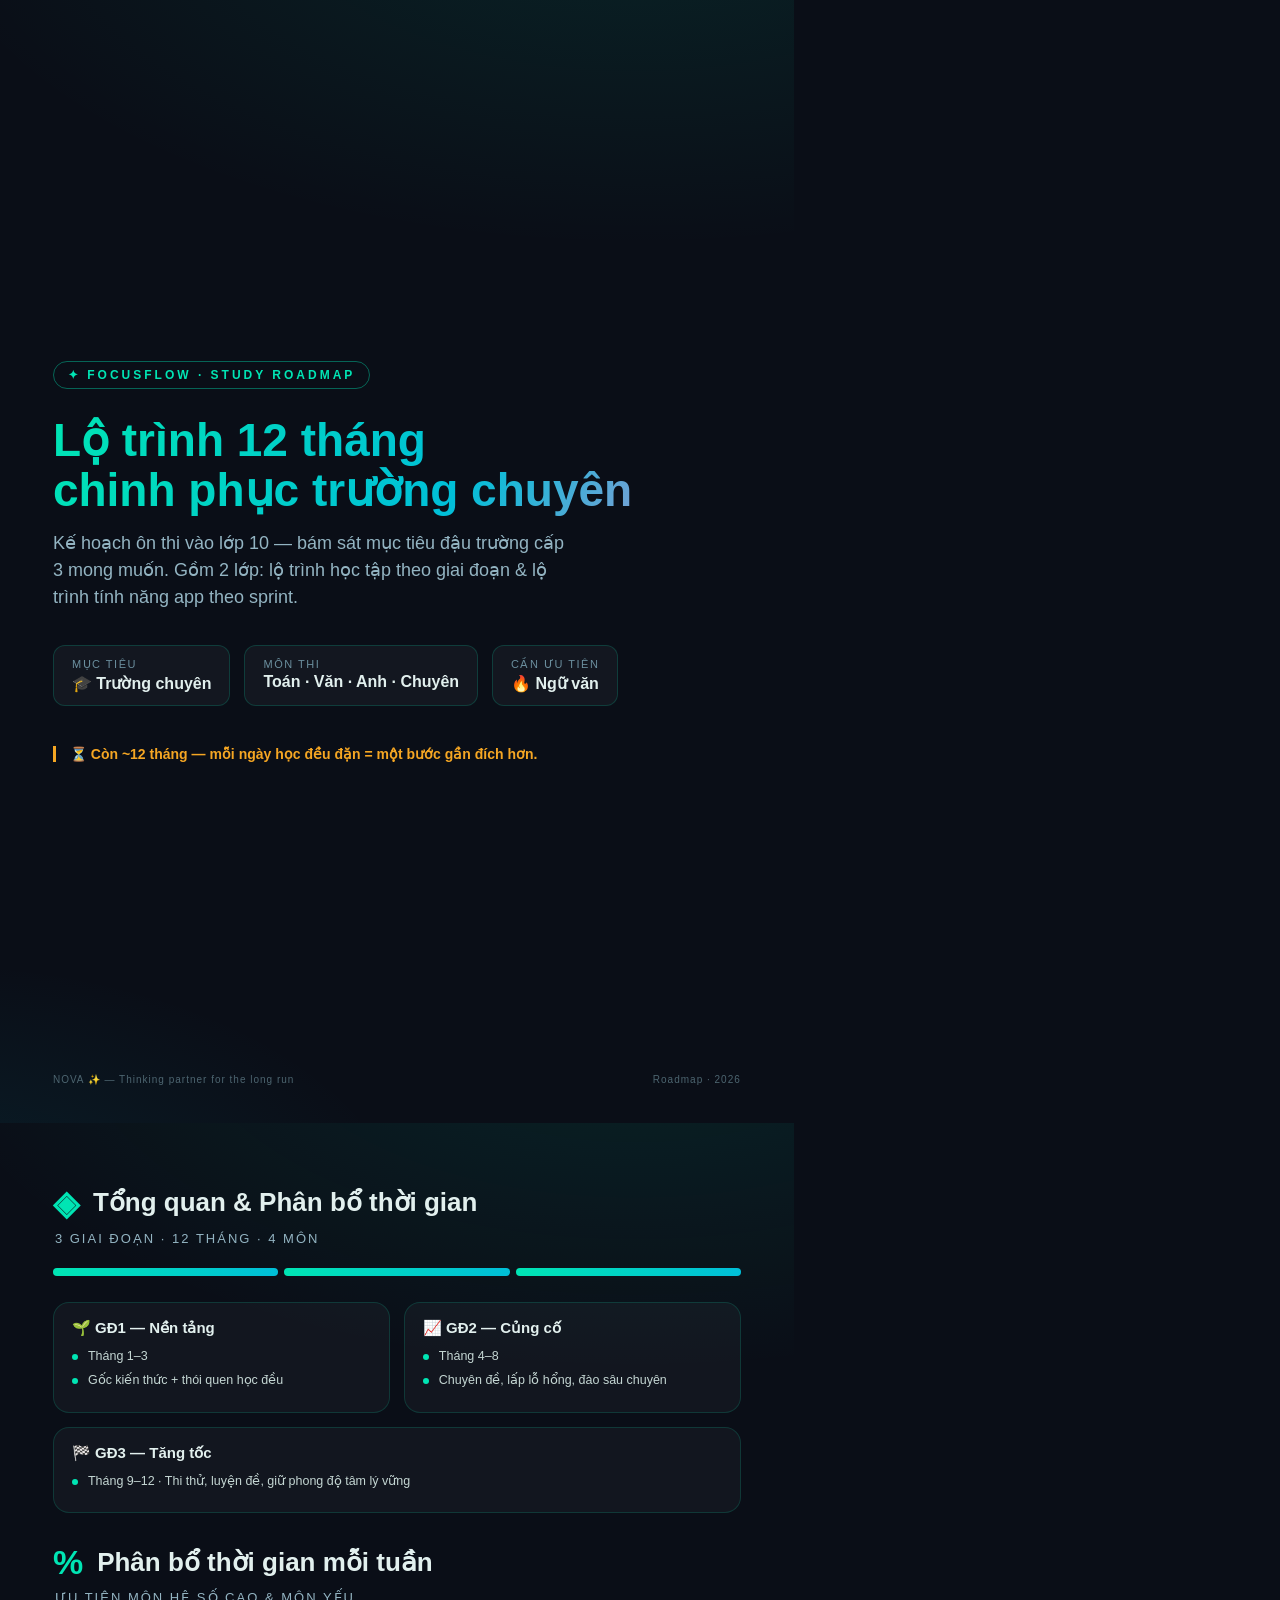
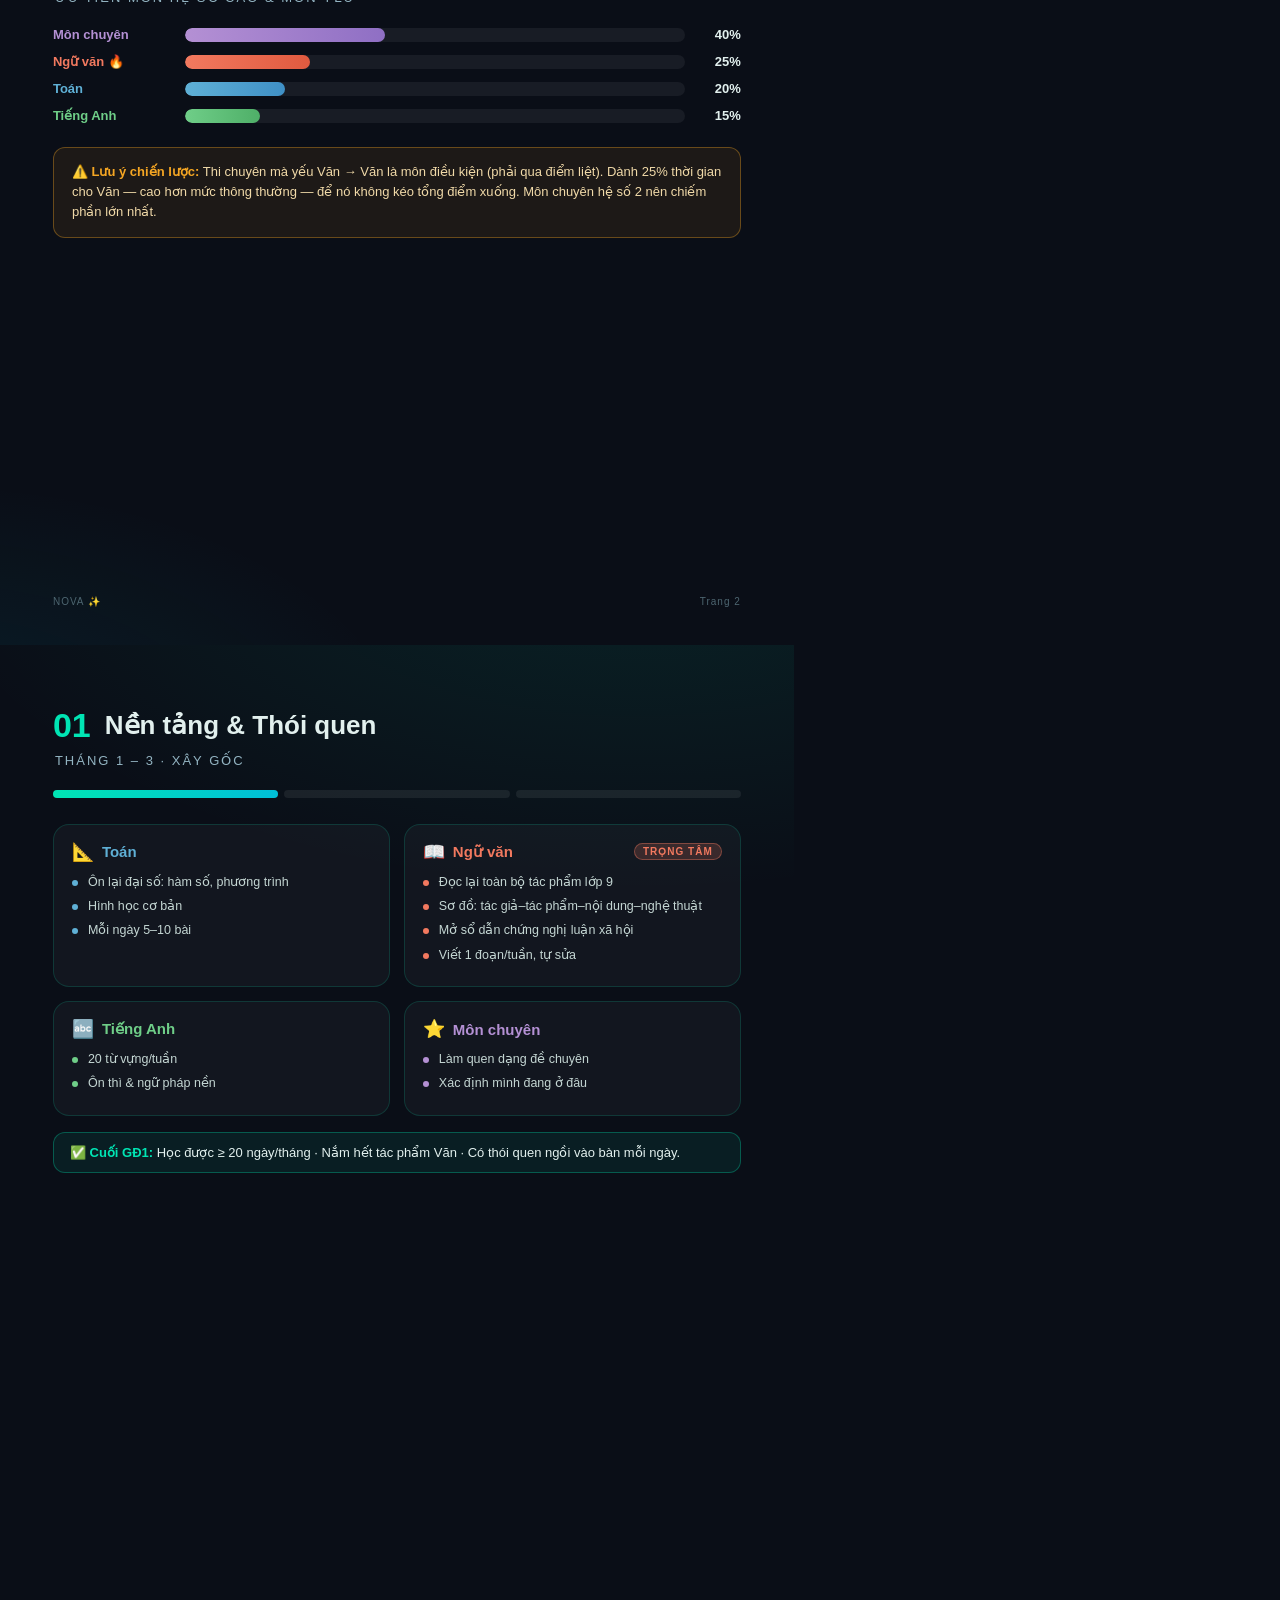
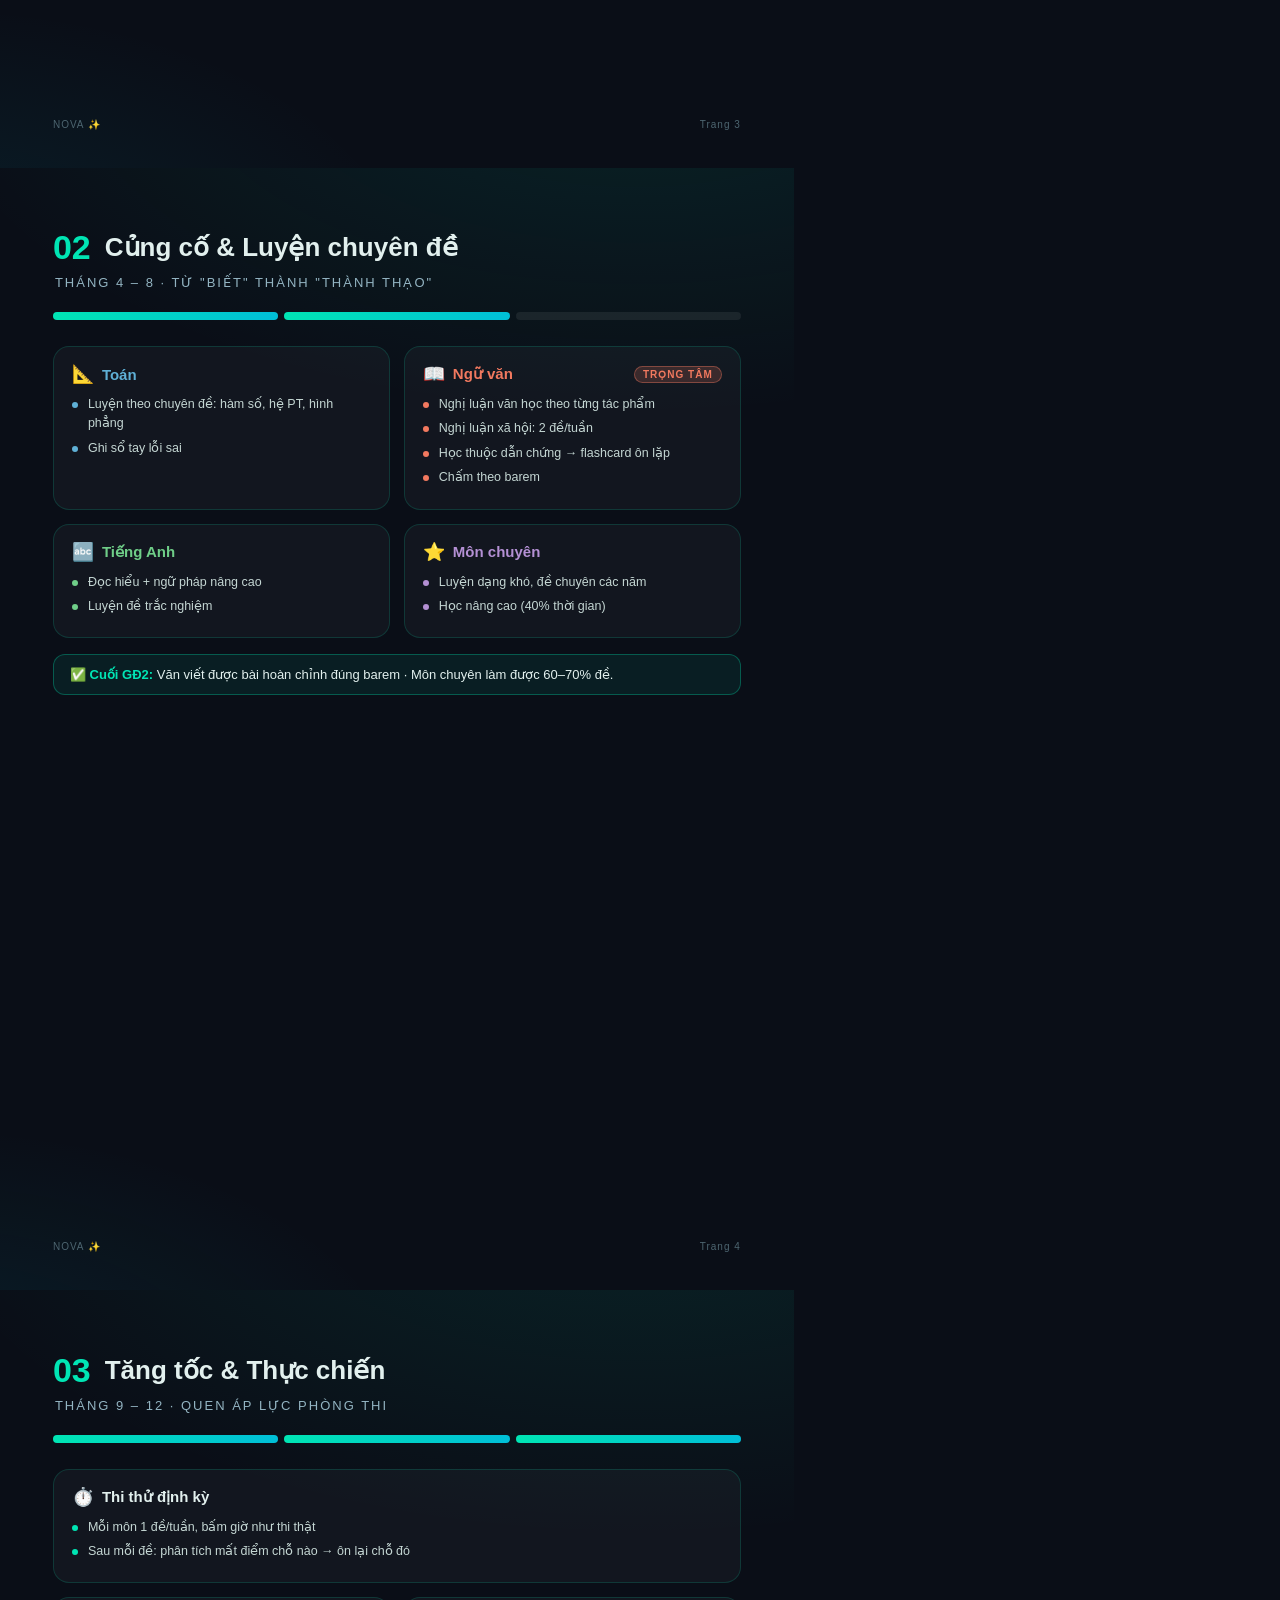
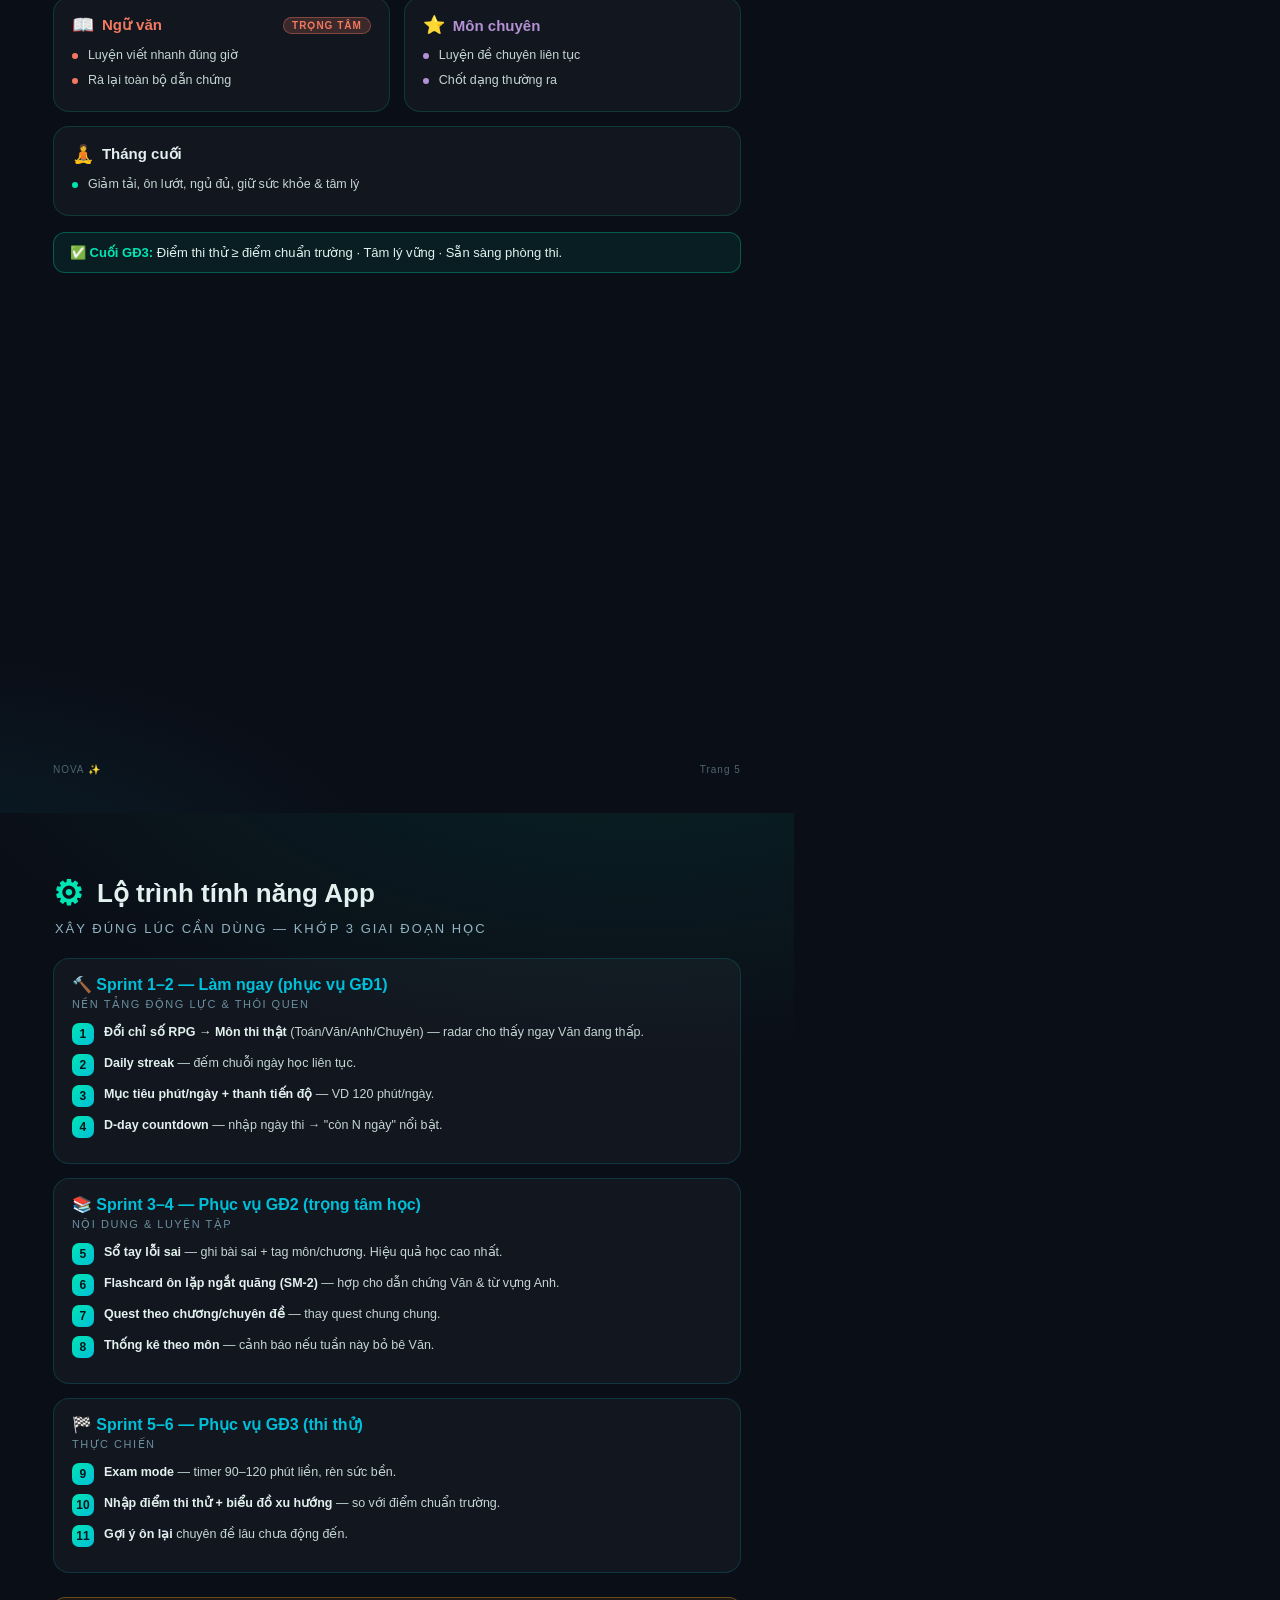
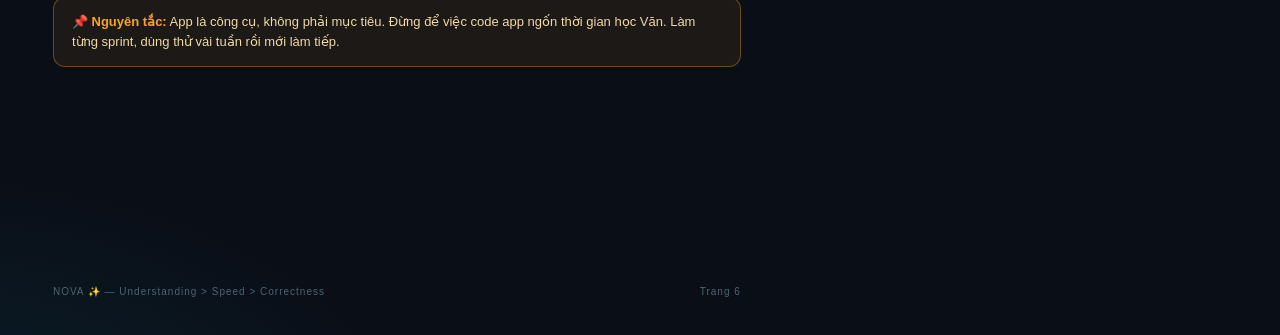
==== docs/roadmap.html @ f6eddffa "docs: thêm roadmap ôn thi lớp 10 (PDF + HTML nguồn) - docs/roadmap-on-thi-lop10.pdf: lộ trình 12 thá" ====
<!DOCTYPE html>
<html lang="vi">
<head>
<meta charset="UTF-8">
<style>
  @page { size: A4; margin: 0; }
  * { margin: 0; padding: 0; box-sizing: border-box; }
  body {
    font-family: 'Segoe UI', 'Helvetica Neue', Arial, sans-serif;
    background: #0a0e17;
    color: #e2f0ee;
    -webkit-print-color-adjust: exact;
    print-color-adjust: exact;
  }
  .page {
    width: 210mm; min-height: 297mm; padding: 16mm 14mm;
    background: radial-gradient(1200px 600px at 80% -10%, rgba(0,229,180,0.10), transparent 60%),
                radial-gradient(900px 500px at -10% 110%, rgba(0,191,216,0.10), transparent 55%),
                #0a0e17;
    position: relative; page-break-after: always; overflow: hidden;
  }
  .page:last-child { page-break-after: auto; }

  /* Cover */
  .cover { display: flex; flex-direction: column; justify-content: center; }
  .badge { display:inline-block; align-self:flex-start; font-size:12px; letter-spacing:3px;
    text-transform:uppercase; color:#00e5b4; border:1px solid rgba(0,229,180,0.4);
    padding:6px 14px; border-radius:999px; margin-bottom:26px; font-weight:700; }
  .cover h1 { font-size:46px; line-height:1.1; font-weight:800;
    background:linear-gradient(120deg,#00e5b4,#00bfd8 60%,#b490d4);
    -webkit-background-clip:text; background-clip:text; color:transparent; margin-bottom:14px; }
  .cover .sub { font-size:18px; color:#93b4c2; max-width:520px; line-height:1.5; margin-bottom:34px; }
  .cover .meta { display:flex; gap:14px; flex-wrap:wrap; }
  .chip { background:rgba(255,255,255,0.04); border:1px solid rgba(0,229,180,0.18);
    border-radius:12px; padding:12px 18px; }
  .chip .k { font-size:11px; color:#6b8f9e; text-transform:uppercase; letter-spacing:1.5px; }
  .chip .v { font-size:16px; font-weight:700; color:#e2f0ee; margin-top:3px; }
  .cover .dday { margin-top:40px; font-size:14px; color:#f5a623; font-weight:700;
    border-left:3px solid #f5a623; padding-left:14px; }

  /* Headings */
  .ph-head { display:flex; align-items:center; gap:14px; margin-bottom:8px; }
  .ph-num { font-size:34px; font-weight:800; color:#00e5b4; font-variant-numeric:tabular-nums; }
  .ph-title { font-size:26px; font-weight:800; color:#e2f0ee; }
  .ph-when { font-size:13px; color:#93b4c2; margin-bottom:22px; padding-left:2px;
    text-transform:uppercase; letter-spacing:2px; }

  /* Timeline bar */
  .tl { display:flex; gap:6px; margin-bottom:26px; }
  .tl .seg { flex:1; height:8px; border-radius:6px; background:rgba(255,255,255,0.07); }
  .tl .seg.on { background:linear-gradient(90deg,#00e5b4,#00bfd8); }

  /* Cards */
  .grid { display:grid; grid-template-columns:1fr 1fr; gap:14px; }
  .card { background:rgba(255,255,255,0.035); border:1px solid rgba(0,229,180,0.16);
    border-radius:16px; padding:16px 18px; }
  .card.full { grid-column:1 / -1; }
  .card h3 { font-size:15px; font-weight:800; margin-bottom:10px; display:flex; align-items:center; gap:8px; }
  .card h3 .em { font-size:18px; }
  .card ul { list-style:none; }
  .card li { font-size:12.5px; line-height:1.55; color:#c4d6d3; padding-left:16px;
    position:relative; margin-bottom:5px; }
  .card li::before { content:''; position:absolute; left:0; top:7px; width:6px; height:6px;
    border-radius:50%; background:#00e5b4; }
  .goal { margin-top:16px; background:rgba(0,229,180,0.08); border:1px solid rgba(0,229,180,0.3);
    border-radius:12px; padding:12px 16px; font-size:13px; }
  .goal b { color:#00e5b4; }

  .c-toan h3 { color:#5fb0d6; } .c-toan li::before{background:#5fb0d6;}
  .c-van  h3 { color:#f2795f; } .c-van li::before{background:#f2795f;}
  .c-anh  h3 { color:#6fce88; } .c-anh li::before{background:#6fce88;}
  .c-chuyen h3 { color:#b490d4; } .c-chuyen li::before{background:#b490d4;}

  .tag { font-size:10px; font-weight:700; padding:2px 8px; border-radius:999px; margin-left:auto;
    text-transform:uppercase; letter-spacing:1px; }
  .tag.focus { background:rgba(242,121,95,0.18); color:#f2795f; border:1px solid rgba(242,121,95,0.4); }

  /* Distribution bars */
  .dist { display:flex; flex-direction:column; gap:12px; margin-top:6px; }
  .dist .row { display:flex; align-items:center; gap:12px; }
  .dist .lbl { width:120px; font-size:13px; font-weight:700; }
  .dist .track { flex:1; height:14px; background:rgba(255,255,255,0.06); border-radius:8px; overflow:hidden; }
  .dist .fill { height:100%; border-radius:8px; }
  .dist .pct { width:44px; text-align:right; font-size:13px; font-weight:800; font-variant-numeric:tabular-nums; }

  .note { margin-top:24px; background:rgba(245,166,35,0.08); border:1px solid rgba(245,166,35,0.35);
    border-radius:12px; padding:14px 18px; font-size:13px; line-height:1.55; color:#f0d9a8; }
  .note b { color:#f5a623; }

  .footer { position:absolute; bottom:10mm; left:14mm; right:14mm; display:flex;
    justify-content:space-between; font-size:10px; color:#4d6570; letter-spacing:1px; }

  /* Feature roadmap */
  .sprint { background:rgba(255,255,255,0.035); border:1px solid rgba(0,191,216,0.18);
    border-radius:16px; padding:16px 18px; margin-bottom:14px; }
  .sprint h3 { font-size:16px; font-weight:800; color:#00bfd8; margin-bottom:4px; }
  .sprint .when { font-size:11px; color:#6b8f9e; text-transform:uppercase; letter-spacing:1.5px; margin-bottom:12px; }
  .feat { display:flex; align-items:flex-start; gap:10px; margin-bottom:9px; }
  .feat .n { flex:none; width:22px; height:22px; border-radius:7px; background:linear-gradient(135deg,#00e5b4,#00bfd8);
    color:#04141a; font-size:12px; font-weight:800; display:flex; align-items:center; justify-content:center; }
  .feat .txt { font-size:12.5px; line-height:1.5; color:#c4d6d3; }
  .feat .txt b { color:#e2f0ee; }
</style>
</head>
<body>

<!-- COVER -->
<section class="page cover">
  <span class="badge">✦ FocusFlow · Study Roadmap</span>
  <h1>Lộ trình 12 tháng<br>chinh phục trường chuyên</h1>
  <p class="sub">Kế hoạch ôn thi vào lớp 10 — bám sát mục tiêu đậu trường cấp 3 mong muốn. Gồm 2 lớp: lộ trình học tập theo giai đoạn & lộ trình tính năng app theo sprint.</p>
  <div class="meta">
    <div class="chip"><div class="k">Mục tiêu</div><div class="v">🎓 Trường chuyên</div></div>
    <div class="chip"><div class="k">Môn thi</div><div class="v">Toán · Văn · Anh · Chuyên</div></div>
    <div class="chip"><div class="k">Cần ưu tiên</div><div class="v">🔥 Ngữ văn</div></div>
  </div>
  <div class="dday">⏳ Còn ~12 tháng — mỗi ngày học đều đặn = một bước gần đích hơn.</div>
  <div class="footer"><span>NOVA ✨ — Thinking partner for the long run</span><span>Roadmap · 2026</span></div>
</section>

<!-- DISTRIBUTION -->
<section class="page">
  <div class="ph-head"><span class="ph-num">◈</span><span class="ph-title">Tổng quan & Phân bổ thời gian</span></div>
  <div class="ph-when">3 giai đoạn · 12 tháng · 4 môn</div>
  <div class="tl"><span class="seg on"></span><span class="seg on"></span><span class="seg on"></span></div>

  <div class="grid">
    <div class="card"><h3>🌱 GĐ1 — Nền tảng</h3><ul><li>Tháng 1–3</li><li>Gốc kiến thức + thói quen học đều</li></ul></div>
    <div class="card"><h3>📈 GĐ2 — Củng cố</h3><ul><li>Tháng 4–8</li><li>Chuyên đề, lấp lỗ hổng, đào sâu chuyên</li></ul></div>
    <div class="card full"><h3>🏁 GĐ3 — Tăng tốc</h3><ul><li>Tháng 9–12 · Thi thử, luyện đề, giữ phong độ tâm lý vững</li></ul></div>
  </div>

  <div class="ph-head" style="margin-top:30px;"><span class="ph-num">%</span><span class="ph-title">Phân bổ thời gian mỗi tuần</span></div>
  <div class="ph-when">Ưu tiên môn hệ số cao & môn yếu</div>
  <div class="dist">
    <div class="row"><span class="lbl" style="color:#b490d4;">Môn chuyên</span><div class="track"><div class="fill" style="width:40%;background:linear-gradient(90deg,#b490d4,#8f6fc4);"></div></div><span class="pct">40%</span></div>
    <div class="row"><span class="lbl" style="color:#f2795f;">Ngữ văn 🔥</span><div class="track"><div class="fill" style="width:25%;background:linear-gradient(90deg,#f2795f,#e05a3f);"></div></div><span class="pct">25%</span></div>
    <div class="row"><span class="lbl" style="color:#5fb0d6;">Toán</span><div class="track"><div class="fill" style="width:20%;background:linear-gradient(90deg,#5fb0d6,#3f90c6);"></div></div><span class="pct">20%</span></div>
    <div class="row"><span class="lbl" style="color:#6fce88;">Tiếng Anh</span><div class="track"><div class="fill" style="width:15%;background:linear-gradient(90deg,#6fce88,#4faf68);"></div></div><span class="pct">15%</span></div>
  </div>

  <div class="note"><b>⚠️ Lưu ý chiến lược:</b> Thi chuyên mà yếu Văn → Văn là môn điều kiện (phải qua điểm liệt). Dành 25% thời gian cho Văn — cao hơn mức thông thường — để nó không kéo tổng điểm xuống. Môn chuyên hệ số 2 nên chiếm phần lớn nhất.</div>
  <div class="footer"><span>NOVA ✨</span><span>Trang 2</span></div>
</section>

<!-- GD1 -->
<section class="page">
  <div class="ph-head"><span class="ph-num">01</span><span class="ph-title">Nền tảng & Thói quen</span></div>
  <div class="ph-when">Tháng 1 – 3 · Xây gốc</div>
  <div class="tl"><span class="seg on"></span><span class="seg"></span><span class="seg"></span></div>
  <div class="grid">
    <div class="card c-toan"><h3><span class="em">📐</span>Toán</h3><ul><li>Ôn lại đại số: hàm số, phương trình</li><li>Hình học cơ bản</li><li>Mỗi ngày 5–10 bài</li></ul></div>
    <div class="card c-van"><h3><span class="em">📖</span>Ngữ văn<span class="tag focus">Trọng tâm</span></h3><ul><li>Đọc lại toàn bộ tác phẩm lớp 9</li><li>Sơ đồ: tác giả–tác phẩm–nội dung–nghệ thuật</li><li>Mở sổ dẫn chứng nghị luận xã hội</li><li>Viết 1 đoạn/tuần, tự sửa</li></ul></div>
    <div class="card c-anh"><h3><span class="em">🔤</span>Tiếng Anh</h3><ul><li>20 từ vựng/tuần</li><li>Ôn thì & ngữ pháp nền</li></ul></div>
    <div class="card c-chuyen"><h3><span class="em">⭐</span>Môn chuyên</h3><ul><li>Làm quen dạng đề chuyên</li><li>Xác định mình đang ở đâu</li></ul></div>
  </div>
  <div class="goal">✅ <b>Cuối GĐ1:</b> Học được ≥ 20 ngày/tháng · Nắm hết tác phẩm Văn · Có thói quen ngồi vào bàn mỗi ngày.</div>
  <div class="footer"><span>NOVA ✨</span><span>Trang 3</span></div>
</section>

<!-- GD2 -->
<section class="page">
  <div class="ph-head"><span class="ph-num">02</span><span class="ph-title">Củng cố & Luyện chuyên đề</span></div>
  <div class="ph-when">Tháng 4 – 8 · Từ "biết" thành "thành thạo"</div>
  <div class="tl"><span class="seg on"></span><span class="seg on"></span><span class="seg"></span></div>
  <div class="grid">
    <div class="card c-toan"><h3><span class="em">📐</span>Toán</h3><ul><li>Luyện theo chuyên đề: hàm số, hệ PT, hình phẳng</li><li>Ghi sổ tay lỗi sai</li></ul></div>
    <div class="card c-van"><h3><span class="em">📖</span>Ngữ văn<span class="tag focus">Trọng tâm</span></h3><ul><li>Nghị luận văn học theo từng tác phẩm</li><li>Nghị luận xã hội: 2 đề/tuần</li><li>Học thuộc dẫn chứng → flashcard ôn lặp</li><li>Chấm theo barem</li></ul></div>
    <div class="card c-anh"><h3><span class="em">🔤</span>Tiếng Anh</h3><ul><li>Đọc hiểu + ngữ pháp nâng cao</li><li>Luyện đề trắc nghiệm</li></ul></div>
    <div class="card c-chuyen"><h3><span class="em">⭐</span>Môn chuyên</h3><ul><li>Luyện dạng khó, đề chuyên các năm</li><li>Học nâng cao (40% thời gian)</li></ul></div>
  </div>
  <div class="goal">✅ <b>Cuối GĐ2:</b> Văn viết được bài hoàn chỉnh đúng barem · Môn chuyên làm được 60–70% đề.</div>
  <div class="footer"><span>NOVA ✨</span><span>Trang 4</span></div>
</section>

<!-- GD3 -->
<section class="page">
  <div class="ph-head"><span class="ph-num">03</span><span class="ph-title">Tăng tốc & Thực chiến</span></div>
  <div class="ph-when">Tháng 9 – 12 · Quen áp lực phòng thi</div>
  <div class="tl"><span class="seg on"></span><span class="seg on"></span><span class="seg on"></span></div>
  <div class="grid">
    <div class="card full"><h3><span class="em">⏱️</span>Thi thử định kỳ</h3><ul><li>Mỗi môn 1 đề/tuần, bấm giờ như thi thật</li><li>Sau mỗi đề: phân tích mất điểm chỗ nào → ôn lại chỗ đó</li></ul></div>
    <div class="card c-van"><h3><span class="em">📖</span>Ngữ văn<span class="tag focus">Trọng tâm</span></h3><ul><li>Luyện viết nhanh đúng giờ</li><li>Rà lại toàn bộ dẫn chứng</li></ul></div>
    <div class="card c-chuyen"><h3><span class="em">⭐</span>Môn chuyên</h3><ul><li>Luyện đề chuyên liên tục</li><li>Chốt dạng thường ra</li></ul></div>
    <div class="card full"><h3><span class="em">🧘</span>Tháng cuối</h3><ul><li>Giảm tải, ôn lướt, ngủ đủ, giữ sức khỏe & tâm lý</li></ul></div>
  </div>
  <div class="goal">✅ <b>Cuối GĐ3:</b> Điểm thi thử ≥ điểm chuẩn trường · Tâm lý vững · Sẵn sàng phòng thi.</div>
  <div class="footer"><span>NOVA ✨</span><span>Trang 5</span></div>
</section>

<!-- FEATURE ROADMAP -->
<section class="page">
  <div class="ph-head"><span class="ph-num">⚙</span><span class="ph-title">Lộ trình tính năng App</span></div>
  <div class="ph-when">Xây đúng lúc cần dùng — khớp 3 giai đoạn học</div>

  <div class="sprint">
    <h3>🔨 Sprint 1–2 — Làm ngay (phục vụ GĐ1)</h3>
    <div class="when">Nền tảng động lực & thói quen</div>
    <div class="feat"><span class="n">1</span><span class="txt"><b>Đổi chỉ số RPG → Môn thi thật</b> (Toán/Văn/Anh/Chuyên) — radar cho thấy ngay Văn đang thấp.</span></div>
    <div class="feat"><span class="n">2</span><span class="txt"><b>Daily streak</b> — đếm chuỗi ngày học liên tục.</span></div>
    <div class="feat"><span class="n">3</span><span class="txt"><b>Mục tiêu phút/ngày + thanh tiến độ</b> — VD 120 phút/ngày.</span></div>
    <div class="feat"><span class="n">4</span><span class="txt"><b>D-day countdown</b> — nhập ngày thi → "còn N ngày" nổi bật.</span></div>
  </div>

  <div class="sprint">
    <h3>📚 Sprint 3–4 — Phục vụ GĐ2 (trọng tâm học)</h3>
    <div class="when">Nội dung & luyện tập</div>
    <div class="feat"><span class="n">5</span><span class="txt"><b>Sổ tay lỗi sai</b> — ghi bài sai + tag môn/chương. Hiệu quả học cao nhất.</span></div>
    <div class="feat"><span class="n">6</span><span class="txt"><b>Flashcard ôn lặp ngắt quãng (SM-2)</b> — hợp cho dẫn chứng Văn & từ vựng Anh.</span></div>
    <div class="feat"><span class="n">7</span><span class="txt"><b>Quest theo chương/chuyên đề</b> — thay quest chung chung.</span></div>
    <div class="feat"><span class="n">8</span><span class="txt"><b>Thống kê theo môn</b> — cảnh báo nếu tuần này bỏ bê Văn.</span></div>
  </div>

  <div class="sprint">
    <h3>🏁 Sprint 5–6 — Phục vụ GĐ3 (thi thử)</h3>
    <div class="when">Thực chiến</div>
    <div class="feat"><span class="n">9</span><span class="txt"><b>Exam mode</b> — timer 90–120 phút liền, rèn sức bền.</span></div>
    <div class="feat"><span class="n">10</span><span class="txt"><b>Nhập điểm thi thử + biểu đồ xu hướng</b> — so với điểm chuẩn trường.</span></div>
    <div class="feat"><span class="n">11</span><span class="txt"><b>Gợi ý ôn lại</b> chuyên đề lâu chưa động đến.</span></div>
  </div>

  <div class="note"><b>📌 Nguyên tắc:</b> App là công cụ, không phải mục tiêu. Đừng để việc code app ngốn thời gian học Văn. Làm từng sprint, dùng thử vài tuần rồi mới làm tiếp.</div>
  <div class="footer"><span>NOVA ✨ — Understanding &gt; Speed &gt; Correctness</span><span>Trang 6</span></div>
</section>

</body>
</html>
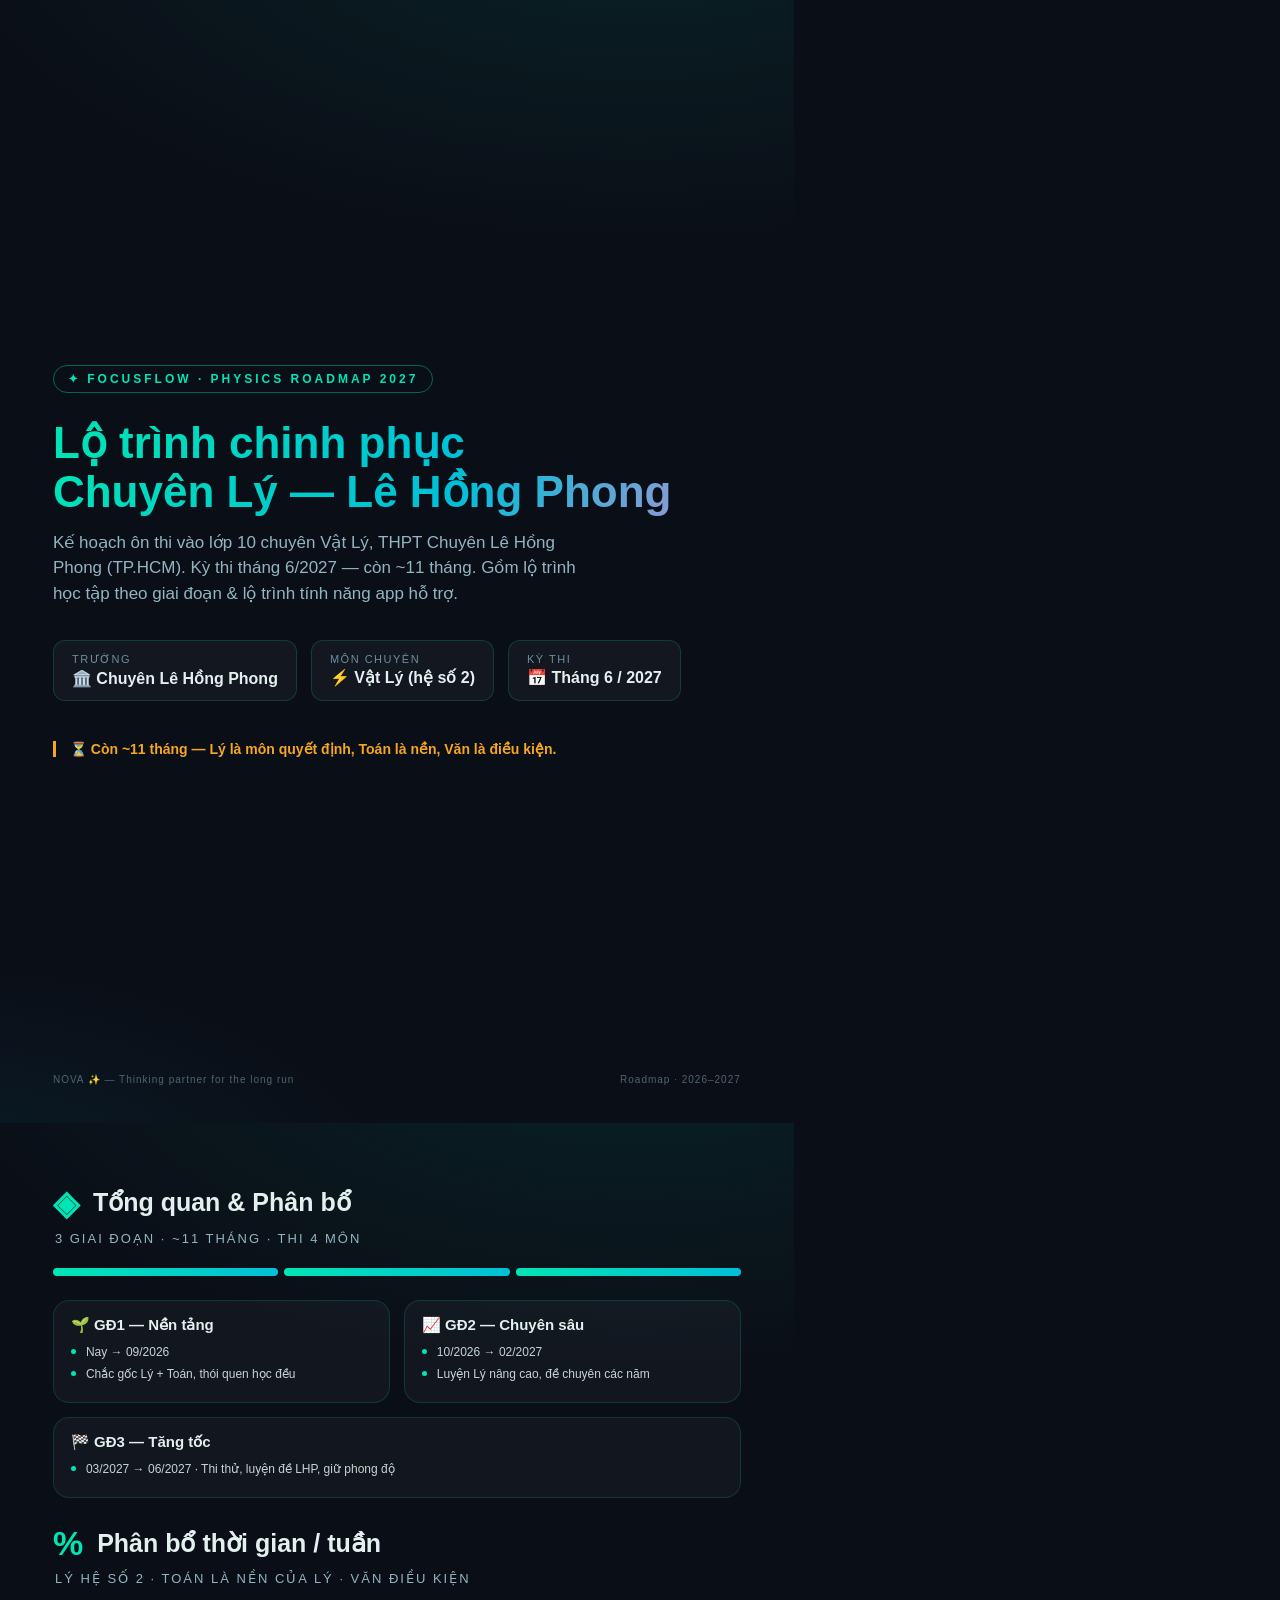
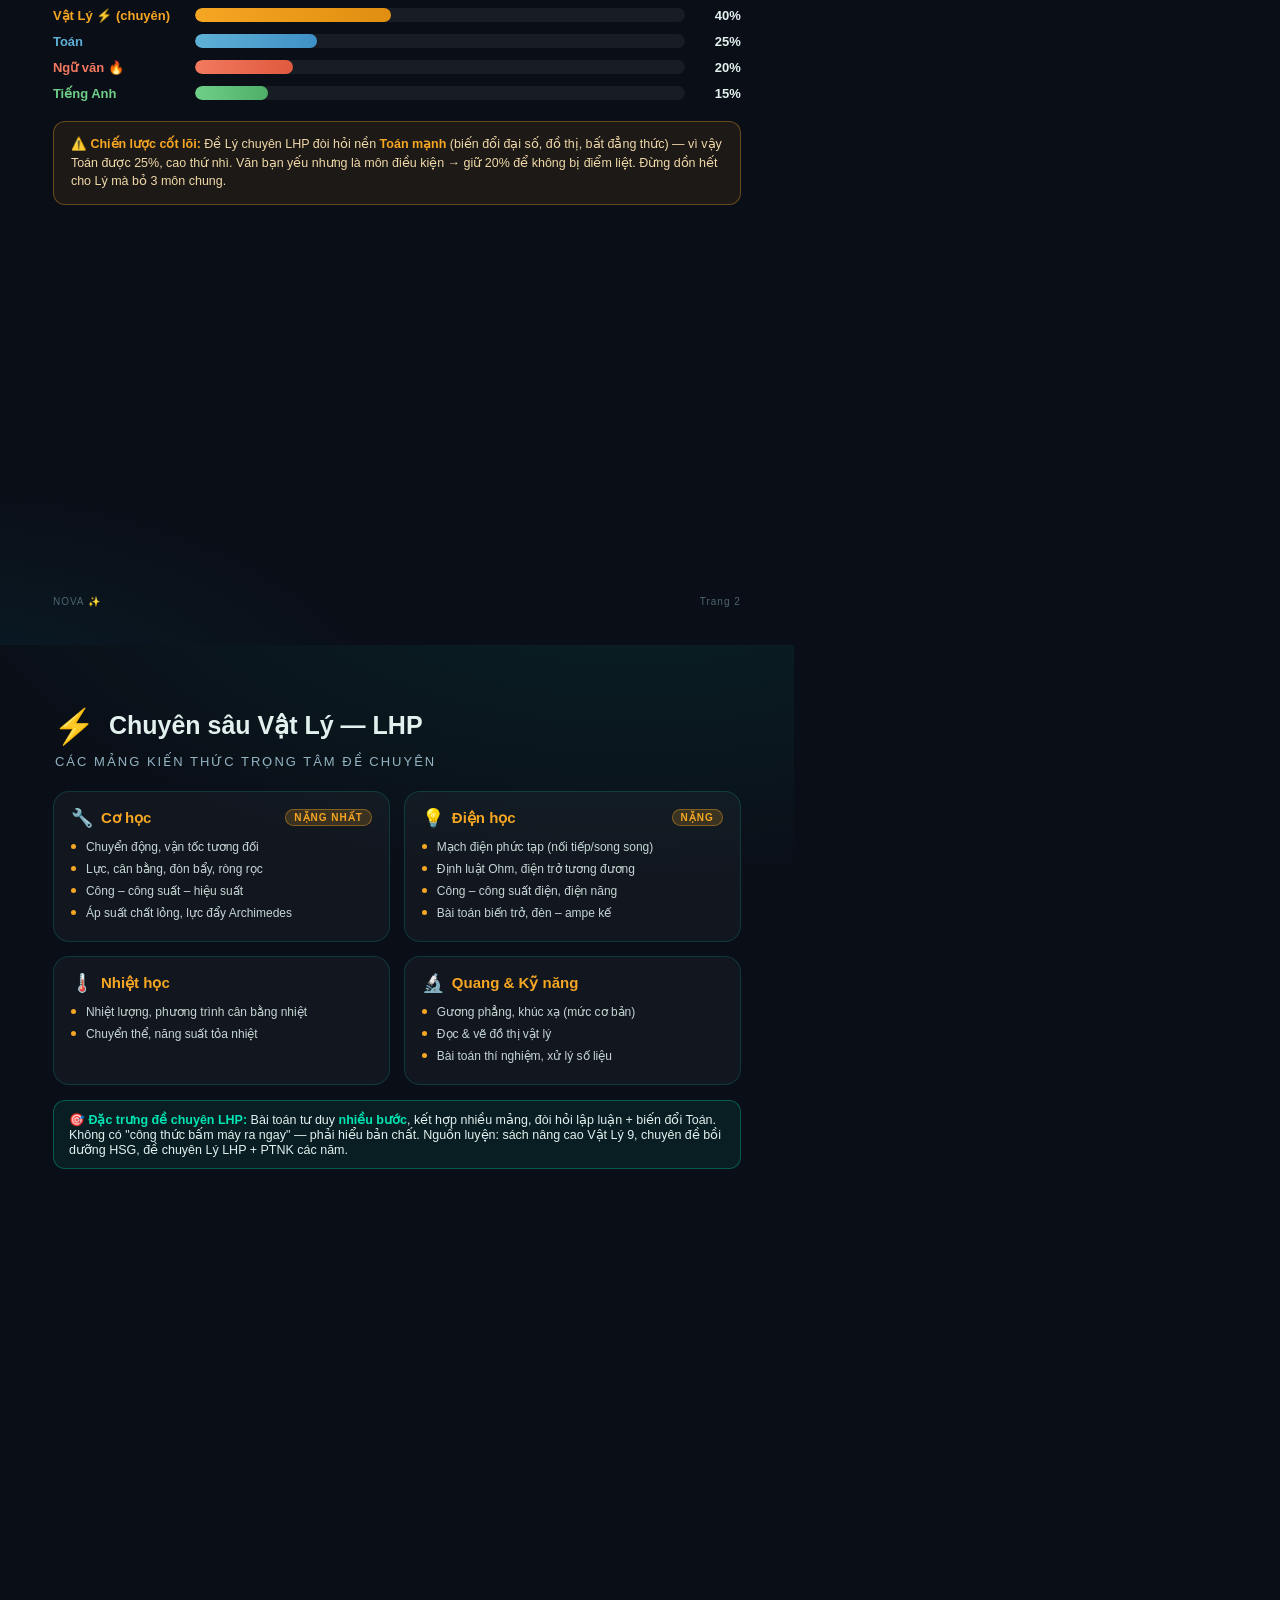
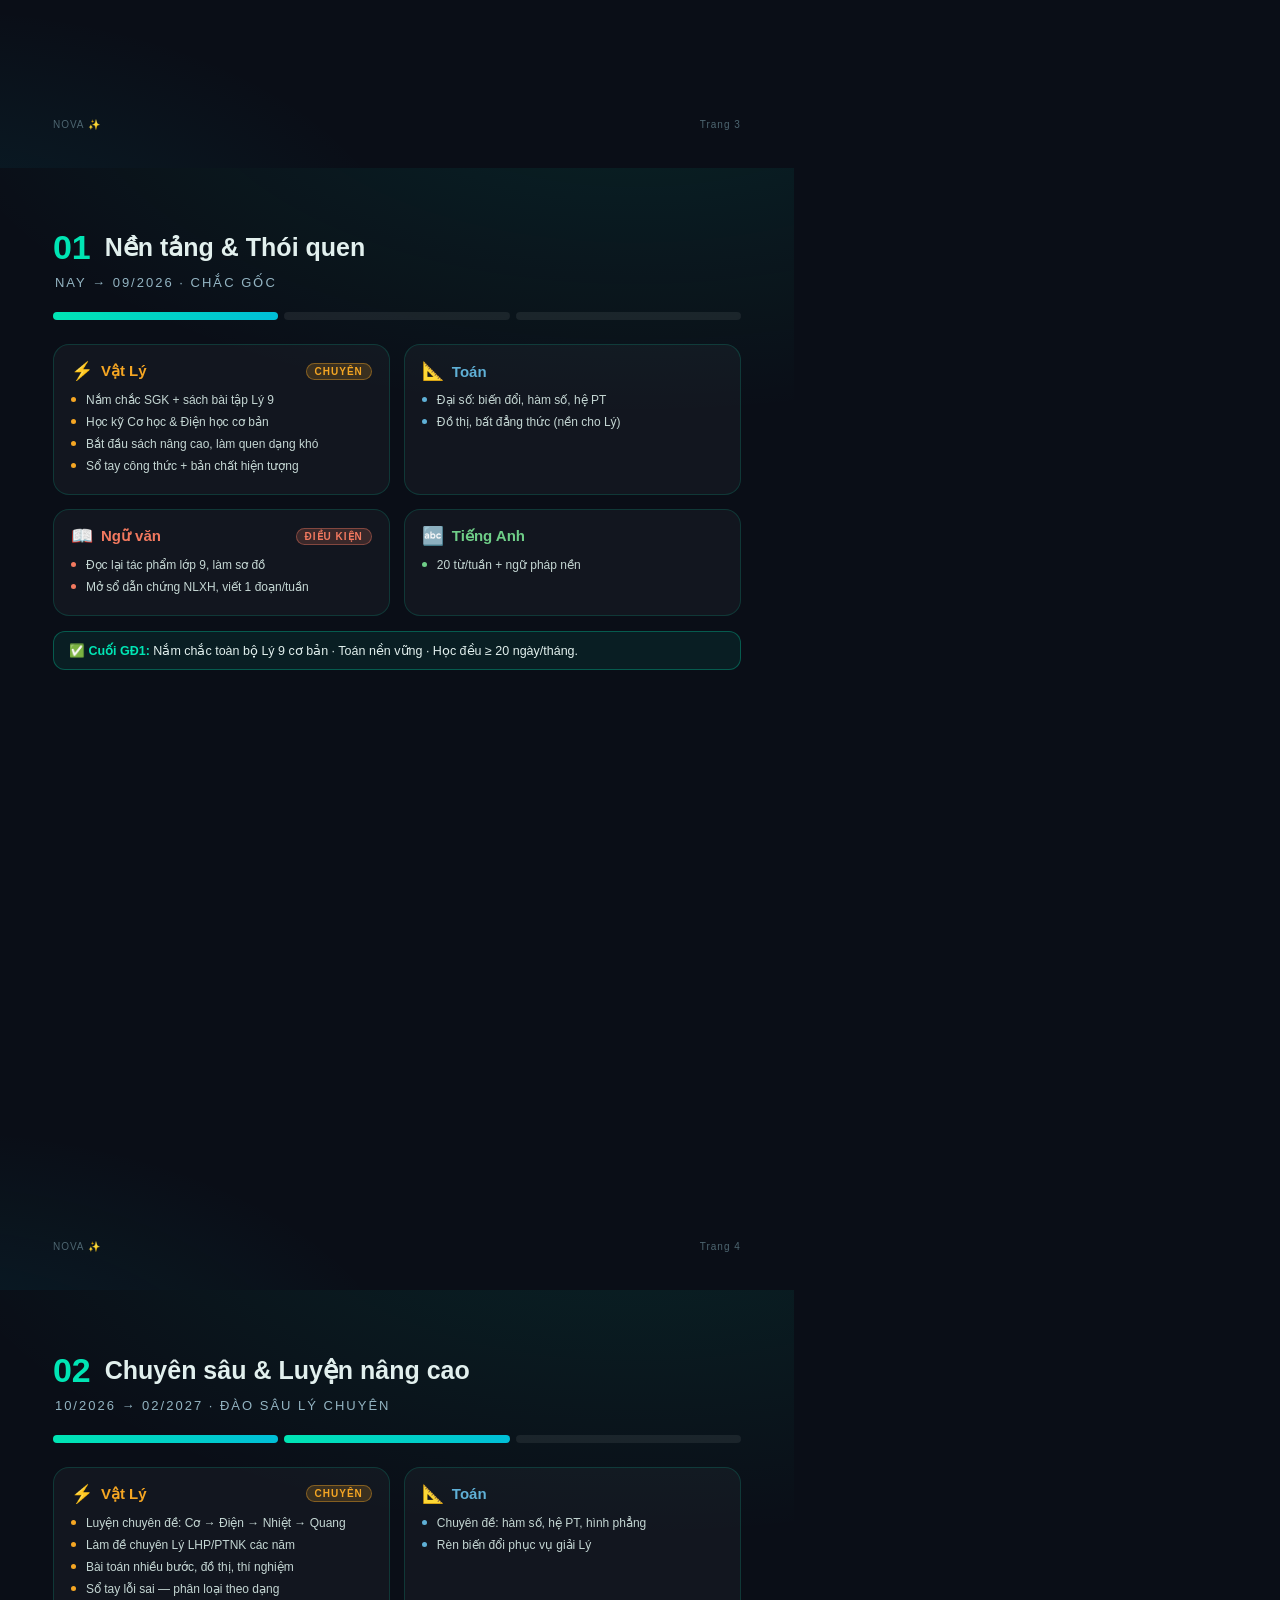
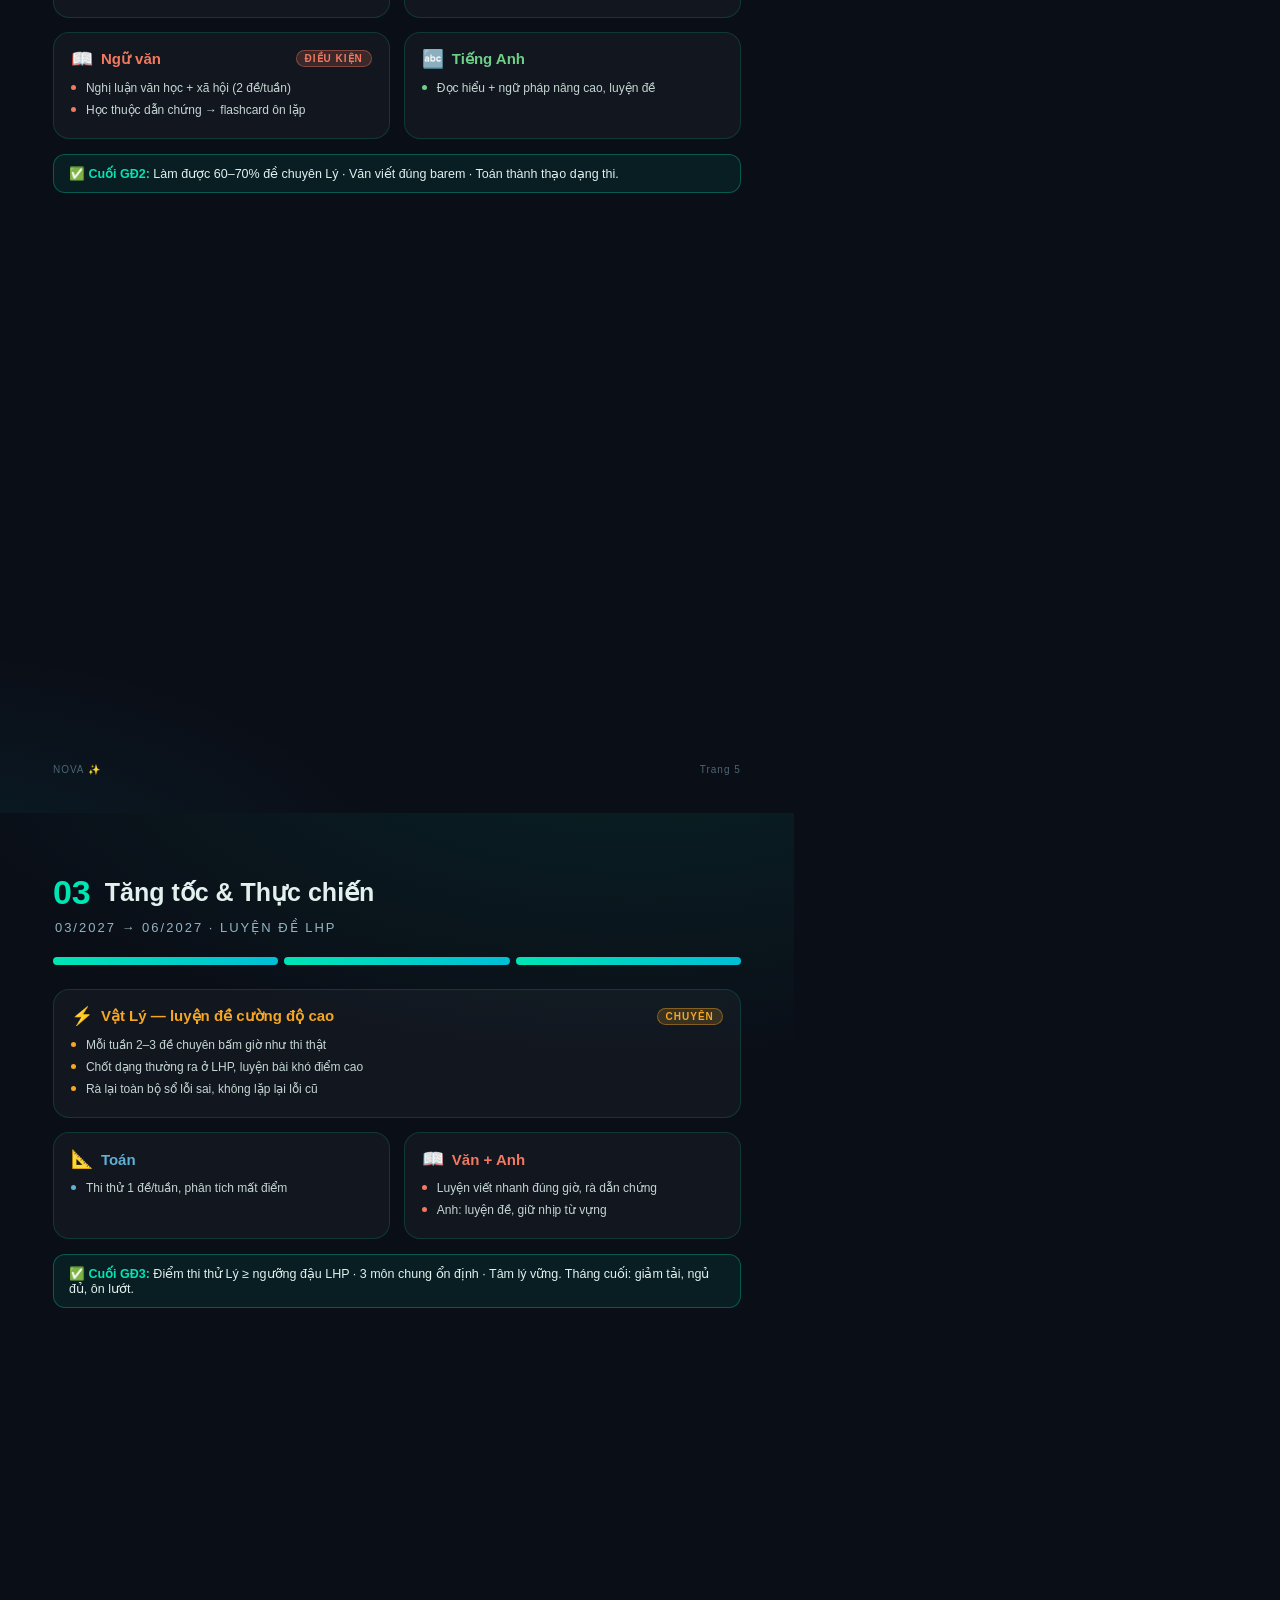
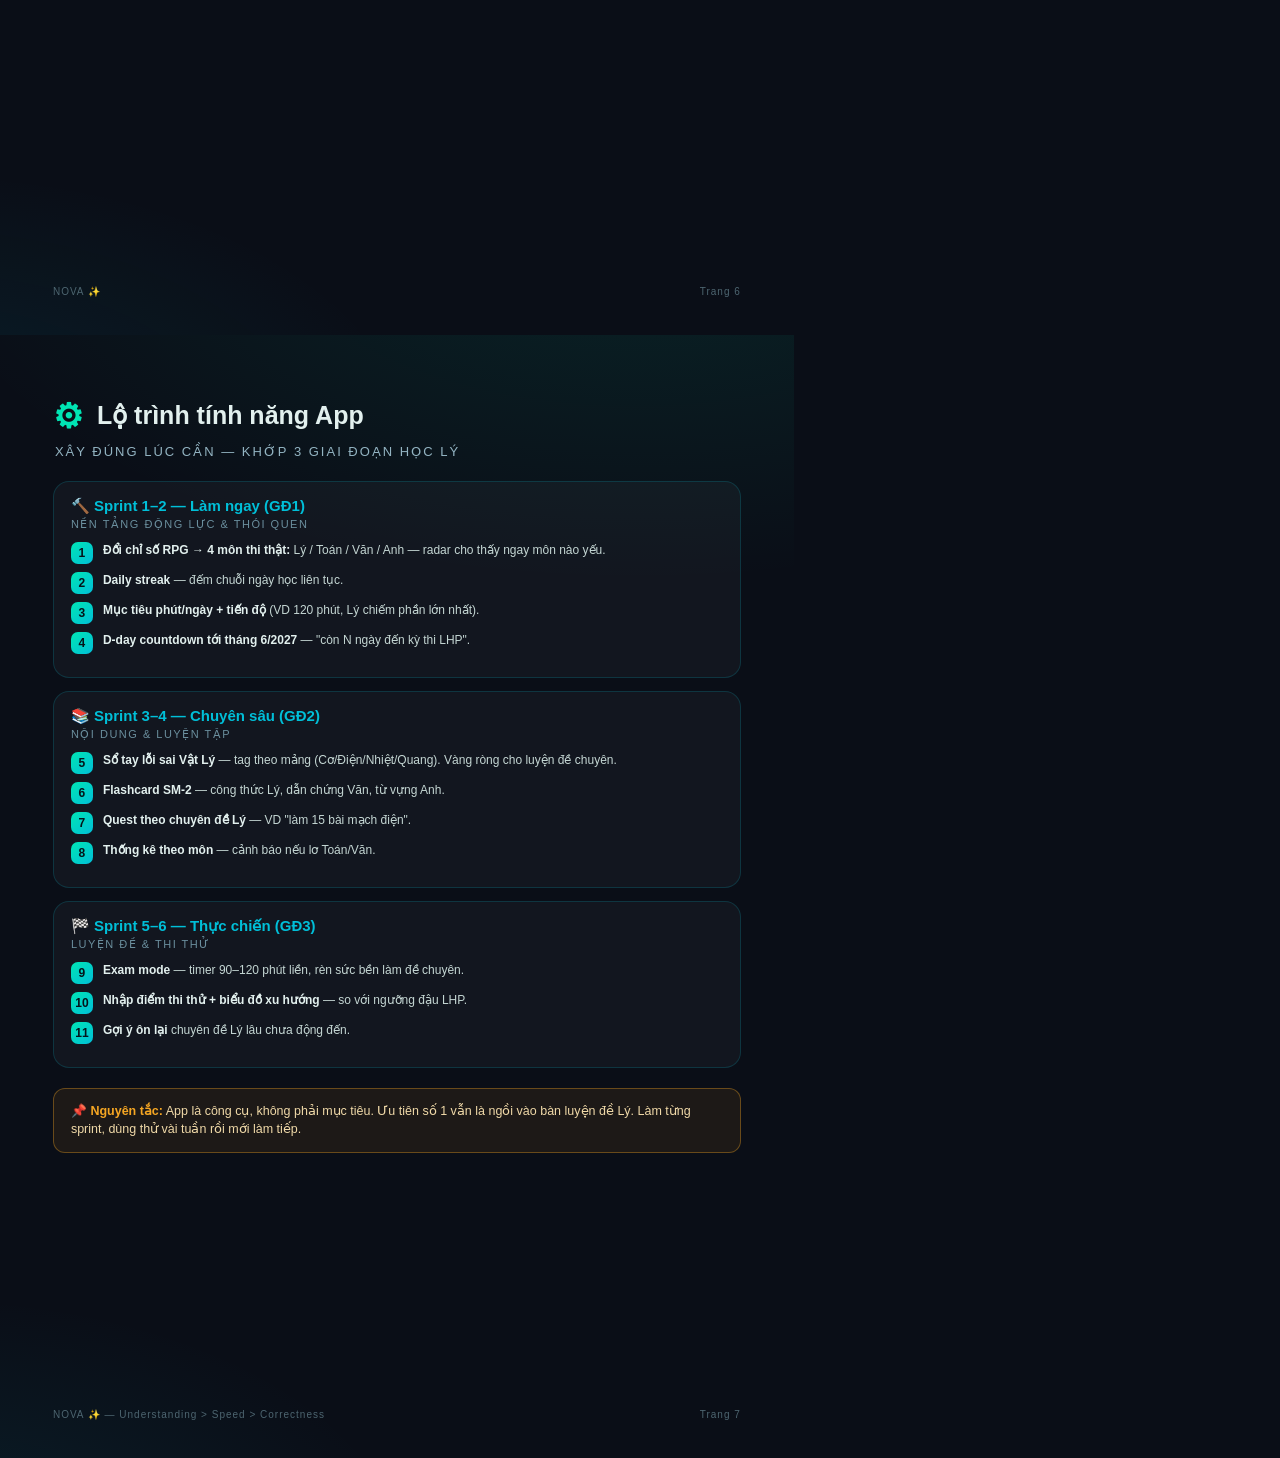
==== commit d11bd22e: "docs: cập nhật roadmap chuyên sâu Chuyên Lý - THPT Lê Hồng Phong 2027 - Mục tiêu cụ thể: chuyên Vật " ====
--- a/docs/roadmap.html
+++ b/docs/roadmap.html
@@ -7,10 +7,8 @@
   * { margin: 0; padding: 0; box-sizing: border-box; }
   body {
     font-family: 'Segoe UI', 'Helvetica Neue', Arial, sans-serif;
-    background: #0a0e17;
-    color: #e2f0ee;
-    -webkit-print-color-adjust: exact;
-    print-color-adjust: exact;
+    background: #0a0e17; color: #e2f0ee;
+    -webkit-print-color-adjust: exact; print-color-adjust: exact;
   }
   .page {
     width: 210mm; min-height: 297mm; padding: 16mm 14mm;
@@ -21,15 +19,14 @@
   }
   .page:last-child { page-break-after: auto; }
 
-  /* Cover */
   .cover { display: flex; flex-direction: column; justify-content: center; }
   .badge { display:inline-block; align-self:flex-start; font-size:12px; letter-spacing:3px;
     text-transform:uppercase; color:#00e5b4; border:1px solid rgba(0,229,180,0.4);
     padding:6px 14px; border-radius:999px; margin-bottom:26px; font-weight:700; }
-  .cover h1 { font-size:46px; line-height:1.1; font-weight:800;
+  .cover h1 { font-size:44px; line-height:1.1; font-weight:800;
     background:linear-gradient(120deg,#00e5b4,#00bfd8 60%,#b490d4);
     -webkit-background-clip:text; background-clip:text; color:transparent; margin-bottom:14px; }
-  .cover .sub { font-size:18px; color:#93b4c2; max-width:520px; line-height:1.5; margin-bottom:34px; }
+  .cover .sub { font-size:17px; color:#93b4c2; max-width:540px; line-height:1.5; margin-bottom:34px; }
   .cover .meta { display:flex; gap:14px; flex-wrap:wrap; }
   .chip { background:rgba(255,255,255,0.04); border:1px solid rgba(0,229,180,0.18);
     border-radius:12px; padding:12px 18px; }
@@ -38,189 +35,204 @@
   .cover .dday { margin-top:40px; font-size:14px; color:#f5a623; font-weight:700;
     border-left:3px solid #f5a623; padding-left:14px; }
 
-  /* Headings */
   .ph-head { display:flex; align-items:center; gap:14px; margin-bottom:8px; }
   .ph-num { font-size:34px; font-weight:800; color:#00e5b4; font-variant-numeric:tabular-nums; }
-  .ph-title { font-size:26px; font-weight:800; color:#e2f0ee; }
+  .ph-title { font-size:25px; font-weight:800; color:#e2f0ee; }
   .ph-when { font-size:13px; color:#93b4c2; margin-bottom:22px; padding-left:2px;
     text-transform:uppercase; letter-spacing:2px; }
 
-  /* Timeline bar */
-  .tl { display:flex; gap:6px; margin-bottom:26px; }
+  .tl { display:flex; gap:6px; margin-bottom:24px; }
   .tl .seg { flex:1; height:8px; border-radius:6px; background:rgba(255,255,255,0.07); }
   .tl .seg.on { background:linear-gradient(90deg,#00e5b4,#00bfd8); }
 
-  /* Cards */
   .grid { display:grid; grid-template-columns:1fr 1fr; gap:14px; }
   .card { background:rgba(255,255,255,0.035); border:1px solid rgba(0,229,180,0.16);
-    border-radius:16px; padding:16px 18px; }
+    border-radius:16px; padding:15px 17px; }
   .card.full { grid-column:1 / -1; }
-  .card h3 { font-size:15px; font-weight:800; margin-bottom:10px; display:flex; align-items:center; gap:8px; }
+  .card h3 { font-size:15px; font-weight:800; margin-bottom:9px; display:flex; align-items:center; gap:8px; }
   .card h3 .em { font-size:18px; }
   .card ul { list-style:none; }
-  .card li { font-size:12.5px; line-height:1.55; color:#c4d6d3; padding-left:16px;
-    position:relative; margin-bottom:5px; }
-  .card li::before { content:''; position:absolute; left:0; top:7px; width:6px; height:6px;
+  .card li { font-size:12px; line-height:1.5; color:#c4d6d3; padding-left:15px;
+    position:relative; margin-bottom:4px; }
+  .card li::before { content:''; position:absolute; left:0; top:6px; width:5px; height:5px;
     border-radius:50%; background:#00e5b4; }
-  .goal { margin-top:16px; background:rgba(0,229,180,0.08); border:1px solid rgba(0,229,180,0.3);
-    border-radius:12px; padding:12px 16px; font-size:13px; }
+  .goal { margin-top:15px; background:rgba(0,229,180,0.08); border:1px solid rgba(0,229,180,0.3);
+    border-radius:12px; padding:11px 15px; font-size:12.5px; }
   .goal b { color:#00e5b4; }
 
-  .c-toan h3 { color:#5fb0d6; } .c-toan li::before{background:#5fb0d6;}
-  .c-van  h3 { color:#f2795f; } .c-van li::before{background:#f2795f;}
-  .c-anh  h3 { color:#6fce88; } .c-anh li::before{background:#6fce88;}
-  .c-chuyen h3 { color:#b490d4; } .c-chuyen li::before{background:#b490d4;}
+  .c-ly h3{color:#f5a623;} .c-ly li::before{background:#f5a623;}
+  .c-toan h3{color:#5fb0d6;} .c-toan li::before{background:#5fb0d6;}
+  .c-van h3{color:#f2795f;} .c-van li::before{background:#f2795f;}
+  .c-anh h3{color:#6fce88;} .c-anh li::before{background:#6fce88;}
 
   .tag { font-size:10px; font-weight:700; padding:2px 8px; border-radius:999px; margin-left:auto;
     text-transform:uppercase; letter-spacing:1px; }
-  .tag.focus { background:rgba(242,121,95,0.18); color:#f2795f; border:1px solid rgba(242,121,95,0.4); }
-
-  /* Distribution bars */
-  .dist { display:flex; flex-direction:column; gap:12px; margin-top:6px; }
+  .tag.main { background:rgba(245,166,35,0.18); color:#f5a623; border:1px solid rgba(245,166,35,0.4); }
+  .tag.cond { background:rgba(242,121,95,0.18); color:#f2795f; border:1px solid rgba(242,121,95,0.4); }
+
+  .dist { display:flex; flex-direction:column; gap:11px; margin-top:6px; }
   .dist .row { display:flex; align-items:center; gap:12px; }
-  .dist .lbl { width:120px; font-size:13px; font-weight:700; }
+  .dist .lbl { width:130px; font-size:13px; font-weight:700; }
   .dist .track { flex:1; height:14px; background:rgba(255,255,255,0.06); border-radius:8px; overflow:hidden; }
   .dist .fill { height:100%; border-radius:8px; }
   .dist .pct { width:44px; text-align:right; font-size:13px; font-weight:800; font-variant-numeric:tabular-nums; }
 
-  .note { margin-top:24px; background:rgba(245,166,35,0.08); border:1px solid rgba(245,166,35,0.35);
-    border-radius:12px; padding:14px 18px; font-size:13px; line-height:1.55; color:#f0d9a8; }
+  .note { margin-top:20px; background:rgba(245,166,35,0.08); border:1px solid rgba(245,166,35,0.35);
+    border-radius:12px; padding:13px 17px; font-size:12.5px; line-height:1.5; color:#f0d9a8; }
   .note b { color:#f5a623; }
 
   .footer { position:absolute; bottom:10mm; left:14mm; right:14mm; display:flex;
     justify-content:space-between; font-size:10px; color:#4d6570; letter-spacing:1px; }
 
-  /* Feature roadmap */
   .sprint { background:rgba(255,255,255,0.035); border:1px solid rgba(0,191,216,0.18);
-    border-radius:16px; padding:16px 18px; margin-bottom:14px; }
-  .sprint h3 { font-size:16px; font-weight:800; color:#00bfd8; margin-bottom:4px; }
-  .sprint .when { font-size:11px; color:#6b8f9e; text-transform:uppercase; letter-spacing:1.5px; margin-bottom:12px; }
-  .feat { display:flex; align-items:flex-start; gap:10px; margin-bottom:9px; }
+    border-radius:16px; padding:15px 17px; margin-bottom:13px; }
+  .sprint h3 { font-size:15px; font-weight:800; color:#00bfd8; margin-bottom:3px; }
+  .sprint .when { font-size:11px; color:#6b8f9e; text-transform:uppercase; letter-spacing:1.5px; margin-bottom:11px; }
+  .feat { display:flex; align-items:flex-start; gap:10px; margin-bottom:8px; }
   .feat .n { flex:none; width:22px; height:22px; border-radius:7px; background:linear-gradient(135deg,#00e5b4,#00bfd8);
     color:#04141a; font-size:12px; font-weight:800; display:flex; align-items:center; justify-content:center; }
-  .feat .txt { font-size:12.5px; line-height:1.5; color:#c4d6d3; }
+  .feat .txt { font-size:12px; line-height:1.45; color:#c4d6d3; }
   .feat .txt b { color:#e2f0ee; }
+
+  .topic { display:flex; flex-wrap:wrap; gap:7px; margin-top:4px; }
+  .topic span { font-size:11px; background:rgba(245,166,35,0.1); border:1px solid rgba(245,166,35,0.3);
+    color:#f5c76a; padding:4px 10px; border-radius:8px; }
 </style>
 </head>
 <body>
 
 <!-- COVER -->
 <section class="page cover">
-  <span class="badge">✦ FocusFlow · Study Roadmap</span>
-  <h1>Lộ trình 12 tháng<br>chinh phục trường chuyên</h1>
-  <p class="sub">Kế hoạch ôn thi vào lớp 10 — bám sát mục tiêu đậu trường cấp 3 mong muốn. Gồm 2 lớp: lộ trình học tập theo giai đoạn & lộ trình tính năng app theo sprint.</p>
+  <span class="badge">✦ FocusFlow · Physics Roadmap 2027</span>
+  <h1>Lộ trình chinh phục<br>Chuyên Lý — Lê Hồng Phong</h1>
+  <p class="sub">Kế hoạch ôn thi vào lớp 10 chuyên Vật Lý, THPT Chuyên Lê Hồng Phong (TP.HCM). Kỳ thi tháng 6/2027 — còn ~11 tháng. Gồm lộ trình học tập theo giai đoạn & lộ trình tính năng app hỗ trợ.</p>
   <div class="meta">
-    <div class="chip"><div class="k">Mục tiêu</div><div class="v">🎓 Trường chuyên</div></div>
-    <div class="chip"><div class="k">Môn thi</div><div class="v">Toán · Văn · Anh · Chuyên</div></div>
-    <div class="chip"><div class="k">Cần ưu tiên</div><div class="v">🔥 Ngữ văn</div></div>
-  </div>
-  <div class="dday">⏳ Còn ~12 tháng — mỗi ngày học đều đặn = một bước gần đích hơn.</div>
-  <div class="footer"><span>NOVA ✨ — Thinking partner for the long run</span><span>Roadmap · 2026</span></div>
-</section>
-
-<!-- DISTRIBUTION -->
-<section class="page">
-  <div class="ph-head"><span class="ph-num">◈</span><span class="ph-title">Tổng quan & Phân bổ thời gian</span></div>
-  <div class="ph-when">3 giai đoạn · 12 tháng · 4 môn</div>
+    <div class="chip"><div class="k">Trường</div><div class="v">🏛️ Chuyên Lê Hồng Phong</div></div>
+    <div class="chip"><div class="k">Môn chuyên</div><div class="v">⚡ Vật Lý (hệ số 2)</div></div>
+    <div class="chip"><div class="k">Kỳ thi</div><div class="v">📅 Tháng 6 / 2027</div></div>
+  </div>
+  <div class="dday">⏳ Còn ~11 tháng — Lý là môn quyết định, Toán là nền, Văn là điều kiện.</div>
+  <div class="footer"><span>NOVA ✨ — Thinking partner for the long run</span><span>Roadmap · 2026–2027</span></div>
+</section>
+
+<!-- OVERVIEW + DISTRIBUTION -->
+<section class="page">
+  <div class="ph-head"><span class="ph-num">◈</span><span class="ph-title">Tổng quan & Phân bổ</span></div>
+  <div class="ph-when">3 giai đoạn · ~11 tháng · thi 4 môn</div>
   <div class="tl"><span class="seg on"></span><span class="seg on"></span><span class="seg on"></span></div>
 
   <div class="grid">
-    <div class="card"><h3>🌱 GĐ1 — Nền tảng</h3><ul><li>Tháng 1–3</li><li>Gốc kiến thức + thói quen học đều</li></ul></div>
-    <div class="card"><h3>📈 GĐ2 — Củng cố</h3><ul><li>Tháng 4–8</li><li>Chuyên đề, lấp lỗ hổng, đào sâu chuyên</li></ul></div>
-    <div class="card full"><h3>🏁 GĐ3 — Tăng tốc</h3><ul><li>Tháng 9–12 · Thi thử, luyện đề, giữ phong độ tâm lý vững</li></ul></div>
-  </div>
-
-  <div class="ph-head" style="margin-top:30px;"><span class="ph-num">%</span><span class="ph-title">Phân bổ thời gian mỗi tuần</span></div>
-  <div class="ph-when">Ưu tiên môn hệ số cao & môn yếu</div>
+    <div class="card"><h3>🌱 GĐ1 — Nền tảng</h3><ul><li>Nay → 09/2026</li><li>Chắc gốc Lý + Toán, thói quen học đều</li></ul></div>
+    <div class="card"><h3>📈 GĐ2 — Chuyên sâu</h3><ul><li>10/2026 → 02/2027</li><li>Luyện Lý nâng cao, đề chuyên các năm</li></ul></div>
+    <div class="card full"><h3>🏁 GĐ3 — Tăng tốc</h3><ul><li>03/2027 → 06/2027 · Thi thử, luyện đề LHP, giữ phong độ</li></ul></div>
+  </div>
+
+  <div class="ph-head" style="margin-top:26px;"><span class="ph-num">%</span><span class="ph-title">Phân bổ thời gian / tuần</span></div>
+  <div class="ph-when">Lý hệ số 2 · Toán là nền của Lý · Văn điều kiện</div>
   <div class="dist">
-    <div class="row"><span class="lbl" style="color:#b490d4;">Môn chuyên</span><div class="track"><div class="fill" style="width:40%;background:linear-gradient(90deg,#b490d4,#8f6fc4);"></div></div><span class="pct">40%</span></div>
-    <div class="row"><span class="lbl" style="color:#f2795f;">Ngữ văn 🔥</span><div class="track"><div class="fill" style="width:25%;background:linear-gradient(90deg,#f2795f,#e05a3f);"></div></div><span class="pct">25%</span></div>
-    <div class="row"><span class="lbl" style="color:#5fb0d6;">Toán</span><div class="track"><div class="fill" style="width:20%;background:linear-gradient(90deg,#5fb0d6,#3f90c6);"></div></div><span class="pct">20%</span></div>
+    <div class="row"><span class="lbl" style="color:#f5a623;">Vật Lý ⚡ (chuyên)</span><div class="track"><div class="fill" style="width:40%;background:linear-gradient(90deg,#f5a623,#e08e10);"></div></div><span class="pct">40%</span></div>
+    <div class="row"><span class="lbl" style="color:#5fb0d6;">Toán</span><div class="track"><div class="fill" style="width:25%;background:linear-gradient(90deg,#5fb0d6,#3f90c6);"></div></div><span class="pct">25%</span></div>
+    <div class="row"><span class="lbl" style="color:#f2795f;">Ngữ văn 🔥</span><div class="track"><div class="fill" style="width:20%;background:linear-gradient(90deg,#f2795f,#e05a3f);"></div></div><span class="pct">20%</span></div>
     <div class="row"><span class="lbl" style="color:#6fce88;">Tiếng Anh</span><div class="track"><div class="fill" style="width:15%;background:linear-gradient(90deg,#6fce88,#4faf68);"></div></div><span class="pct">15%</span></div>
   </div>
 
-  <div class="note"><b>⚠️ Lưu ý chiến lược:</b> Thi chuyên mà yếu Văn → Văn là môn điều kiện (phải qua điểm liệt). Dành 25% thời gian cho Văn — cao hơn mức thông thường — để nó không kéo tổng điểm xuống. Môn chuyên hệ số 2 nên chiếm phần lớn nhất.</div>
+  <div class="note"><b>⚠️ Chiến lược cốt lõi:</b> Đề Lý chuyên LHP đòi hỏi nền <b>Toán mạnh</b> (biến đổi đại số, đồ thị, bất đẳng thức) — vì vậy Toán được 25%, cao thứ nhì. Văn bạn yếu nhưng là môn điều kiện → giữ 20% để không bị điểm liệt. Đừng dồn hết cho Lý mà bỏ 3 môn chung.</div>
   <div class="footer"><span>NOVA ✨</span><span>Trang 2</span></div>
 </section>
 
+<!-- PHYSICS DEEP DIVE -->
+<section class="page">
+  <div class="ph-head"><span class="ph-num">⚡</span><span class="ph-title">Chuyên sâu Vật Lý — LHP</span></div>
+  <div class="ph-when">Các mảng kiến thức trọng tâm đề chuyên</div>
+
+  <div class="grid">
+    <div class="card c-ly"><h3><span class="em">🔧</span>Cơ học<span class="tag main">Nặng nhất</span></h3><ul><li>Chuyển động, vận tốc tương đối</li><li>Lực, cân bằng, đòn bẩy, ròng rọc</li><li>Công – công suất – hiệu suất</li><li>Áp suất chất lỏng, lực đẩy Archimedes</li></ul></div>
+    <div class="card c-ly"><h3><span class="em">💡</span>Điện học<span class="tag main">Nặng</span></h3><ul><li>Mạch điện phức tạp (nối tiếp/song song)</li><li>Định luật Ohm, điện trở tương đương</li><li>Công – công suất điện, điện năng</li><li>Bài toán biến trở, đèn – ampe kế</li></ul></div>
+    <div class="card c-ly"><h3><span class="em">🌡️</span>Nhiệt học</h3><ul><li>Nhiệt lượng, phương trình cân bằng nhiệt</li><li>Chuyển thể, năng suất tỏa nhiệt</li></ul></div>
+    <div class="card c-ly"><h3><span class="em">🔬</span>Quang & Kỹ năng</h3><ul><li>Gương phẳng, khúc xạ (mức cơ bản)</li><li>Đọc & vẽ đồ thị vật lý</li><li>Bài toán thí nghiệm, xử lý số liệu</li></ul></div>
+  </div>
+
+  <div class="goal">🎯 <b>Đặc trưng đề chuyên LHP:</b> Bài toán tư duy <b>nhiều bước</b>, kết hợp nhiều mảng, đòi hỏi lập luận + biến đổi Toán. Không có "công thức bấm máy ra ngay" — phải hiểu bản chất. Nguồn luyện: sách nâng cao Vật Lý 9, chuyên đề bồi dưỡng HSG, đề chuyên Lý LHP + PTNK các năm.</div>
+  <div class="footer"><span>NOVA ✨</span><span>Trang 3</span></div>
+</section>
+
 <!-- GD1 -->
 <section class="page">
   <div class="ph-head"><span class="ph-num">01</span><span class="ph-title">Nền tảng & Thói quen</span></div>
-  <div class="ph-when">Tháng 1 – 3 · Xây gốc</div>
+  <div class="ph-when">Nay → 09/2026 · Chắc gốc</div>
   <div class="tl"><span class="seg on"></span><span class="seg"></span><span class="seg"></span></div>
   <div class="grid">
-    <div class="card c-toan"><h3><span class="em">📐</span>Toán</h3><ul><li>Ôn lại đại số: hàm số, phương trình</li><li>Hình học cơ bản</li><li>Mỗi ngày 5–10 bài</li></ul></div>
-    <div class="card c-van"><h3><span class="em">📖</span>Ngữ văn<span class="tag focus">Trọng tâm</span></h3><ul><li>Đọc lại toàn bộ tác phẩm lớp 9</li><li>Sơ đồ: tác giả–tác phẩm–nội dung–nghệ thuật</li><li>Mở sổ dẫn chứng nghị luận xã hội</li><li>Viết 1 đoạn/tuần, tự sửa</li></ul></div>
-    <div class="card c-anh"><h3><span class="em">🔤</span>Tiếng Anh</h3><ul><li>20 từ vựng/tuần</li><li>Ôn thì & ngữ pháp nền</li></ul></div>
-    <div class="card c-chuyen"><h3><span class="em">⭐</span>Môn chuyên</h3><ul><li>Làm quen dạng đề chuyên</li><li>Xác định mình đang ở đâu</li></ul></div>
-  </div>
-  <div class="goal">✅ <b>Cuối GĐ1:</b> Học được ≥ 20 ngày/tháng · Nắm hết tác phẩm Văn · Có thói quen ngồi vào bàn mỗi ngày.</div>
-  <div class="footer"><span>NOVA ✨</span><span>Trang 3</span></div>
+    <div class="card c-ly"><h3><span class="em">⚡</span>Vật Lý<span class="tag main">Chuyên</span></h3><ul><li>Nắm chắc SGK + sách bài tập Lý 9</li><li>Học kỹ Cơ học & Điện học cơ bản</li><li>Bắt đầu sách nâng cao, làm quen dạng khó</li><li>Sổ tay công thức + bản chất hiện tượng</li></ul></div>
+    <div class="card c-toan"><h3><span class="em">📐</span>Toán</h3><ul><li>Đại số: biến đổi, hàm số, hệ PT</li><li>Đồ thị, bất đẳng thức (nền cho Lý)</li></ul></div>
+    <div class="card c-van"><h3><span class="em">📖</span>Ngữ văn<span class="tag cond">Điều kiện</span></h3><ul><li>Đọc lại tác phẩm lớp 9, làm sơ đồ</li><li>Mở sổ dẫn chứng NLXH, viết 1 đoạn/tuần</li></ul></div>
+    <div class="card c-anh"><h3><span class="em">🔤</span>Tiếng Anh</h3><ul><li>20 từ/tuần + ngữ pháp nền</li></ul></div>
+  </div>
+  <div class="goal">✅ <b>Cuối GĐ1:</b> Nắm chắc toàn bộ Lý 9 cơ bản · Toán nền vững · Học đều ≥ 20 ngày/tháng.</div>
+  <div class="footer"><span>NOVA ✨</span><span>Trang 4</span></div>
 </section>
 
 <!-- GD2 -->
 <section class="page">
-  <div class="ph-head"><span class="ph-num">02</span><span class="ph-title">Củng cố & Luyện chuyên đề</span></div>
-  <div class="ph-when">Tháng 4 – 8 · Từ "biết" thành "thành thạo"</div>
+  <div class="ph-head"><span class="ph-num">02</span><span class="ph-title">Chuyên sâu & Luyện nâng cao</span></div>
+  <div class="ph-when">10/2026 → 02/2027 · Đào sâu Lý chuyên</div>
   <div class="tl"><span class="seg on"></span><span class="seg on"></span><span class="seg"></span></div>
   <div class="grid">
-    <div class="card c-toan"><h3><span class="em">📐</span>Toán</h3><ul><li>Luyện theo chuyên đề: hàm số, hệ PT, hình phẳng</li><li>Ghi sổ tay lỗi sai</li></ul></div>
-    <div class="card c-van"><h3><span class="em">📖</span>Ngữ văn<span class="tag focus">Trọng tâm</span></h3><ul><li>Nghị luận văn học theo từng tác phẩm</li><li>Nghị luận xã hội: 2 đề/tuần</li><li>Học thuộc dẫn chứng → flashcard ôn lặp</li><li>Chấm theo barem</li></ul></div>
-    <div class="card c-anh"><h3><span class="em">🔤</span>Tiếng Anh</h3><ul><li>Đọc hiểu + ngữ pháp nâng cao</li><li>Luyện đề trắc nghiệm</li></ul></div>
-    <div class="card c-chuyen"><h3><span class="em">⭐</span>Môn chuyên</h3><ul><li>Luyện dạng khó, đề chuyên các năm</li><li>Học nâng cao (40% thời gian)</li></ul></div>
-  </div>
-  <div class="goal">✅ <b>Cuối GĐ2:</b> Văn viết được bài hoàn chỉnh đúng barem · Môn chuyên làm được 60–70% đề.</div>
-  <div class="footer"><span>NOVA ✨</span><span>Trang 4</span></div>
+    <div class="card c-ly"><h3><span class="em">⚡</span>Vật Lý<span class="tag main">Chuyên</span></h3><ul><li>Luyện chuyên đề: Cơ → Điện → Nhiệt → Quang</li><li>Làm đề chuyên Lý LHP/PTNK các năm</li><li>Bài toán nhiều bước, đồ thị, thí nghiệm</li><li>Sổ tay lỗi sai — phân loại theo dạng</li></ul></div>
+    <div class="card c-toan"><h3><span class="em">📐</span>Toán</h3><ul><li>Chuyên đề: hàm số, hệ PT, hình phẳng</li><li>Rèn biến đổi phục vụ giải Lý</li></ul></div>
+    <div class="card c-van"><h3><span class="em">📖</span>Ngữ văn<span class="tag cond">Điều kiện</span></h3><ul><li>Nghị luận văn học + xã hội (2 đề/tuần)</li><li>Học thuộc dẫn chứng → flashcard ôn lặp</li></ul></div>
+    <div class="card c-anh"><h3><span class="em">🔤</span>Tiếng Anh</h3><ul><li>Đọc hiểu + ngữ pháp nâng cao, luyện đề</li></ul></div>
+  </div>
+  <div class="goal">✅ <b>Cuối GĐ2:</b> Làm được 60–70% đề chuyên Lý · Văn viết đúng barem · Toán thành thạo dạng thi.</div>
+  <div class="footer"><span>NOVA ✨</span><span>Trang 5</span></div>
 </section>
 
 <!-- GD3 -->
 <section class="page">
   <div class="ph-head"><span class="ph-num">03</span><span class="ph-title">Tăng tốc & Thực chiến</span></div>
-  <div class="ph-when">Tháng 9 – 12 · Quen áp lực phòng thi</div>
+  <div class="ph-when">03/2027 → 06/2027 · Luyện đề LHP</div>
   <div class="tl"><span class="seg on"></span><span class="seg on"></span><span class="seg on"></span></div>
   <div class="grid">
-    <div class="card full"><h3><span class="em">⏱️</span>Thi thử định kỳ</h3><ul><li>Mỗi môn 1 đề/tuần, bấm giờ như thi thật</li><li>Sau mỗi đề: phân tích mất điểm chỗ nào → ôn lại chỗ đó</li></ul></div>
-    <div class="card c-van"><h3><span class="em">📖</span>Ngữ văn<span class="tag focus">Trọng tâm</span></h3><ul><li>Luyện viết nhanh đúng giờ</li><li>Rà lại toàn bộ dẫn chứng</li></ul></div>
-    <div class="card c-chuyen"><h3><span class="em">⭐</span>Môn chuyên</h3><ul><li>Luyện đề chuyên liên tục</li><li>Chốt dạng thường ra</li></ul></div>
-    <div class="card full"><h3><span class="em">🧘</span>Tháng cuối</h3><ul><li>Giảm tải, ôn lướt, ngủ đủ, giữ sức khỏe & tâm lý</li></ul></div>
-  </div>
-  <div class="goal">✅ <b>Cuối GĐ3:</b> Điểm thi thử ≥ điểm chuẩn trường · Tâm lý vững · Sẵn sàng phòng thi.</div>
-  <div class="footer"><span>NOVA ✨</span><span>Trang 5</span></div>
+    <div class="card c-ly full"><h3><span class="em">⚡</span>Vật Lý — luyện đề cường độ cao<span class="tag main">Chuyên</span></h3><ul><li>Mỗi tuần 2–3 đề chuyên bấm giờ như thi thật</li><li>Chốt dạng thường ra ở LHP, luyện bài khó điểm cao</li><li>Rà lại toàn bộ sổ lỗi sai, không lặp lại lỗi cũ</li></ul></div>
+    <div class="card c-toan"><h3><span class="em">📐</span>Toán</h3><ul><li>Thi thử 1 đề/tuần, phân tích mất điểm</li></ul></div>
+    <div class="card c-van"><h3><span class="em">📖</span>Văn + Anh</h3><ul><li>Luyện viết nhanh đúng giờ, rà dẫn chứng</li><li>Anh: luyện đề, giữ nhịp từ vựng</li></ul></div>
+  </div>
+  <div class="goal">✅ <b>Cuối GĐ3:</b> Điểm thi thử Lý ≥ ngưỡng đậu LHP · 3 môn chung ổn định · Tâm lý vững. Tháng cuối: giảm tải, ngủ đủ, ôn lướt.</div>
+  <div class="footer"><span>NOVA ✨</span><span>Trang 6</span></div>
 </section>
 
 <!-- FEATURE ROADMAP -->
 <section class="page">
   <div class="ph-head"><span class="ph-num">⚙</span><span class="ph-title">Lộ trình tính năng App</span></div>
-  <div class="ph-when">Xây đúng lúc cần dùng — khớp 3 giai đoạn học</div>
+  <div class="ph-when">Xây đúng lúc cần — khớp 3 giai đoạn học Lý</div>
 
   <div class="sprint">
-    <h3>🔨 Sprint 1–2 — Làm ngay (phục vụ GĐ1)</h3>
+    <h3>🔨 Sprint 1–2 — Làm ngay (GĐ1)</h3>
     <div class="when">Nền tảng động lực & thói quen</div>
-    <div class="feat"><span class="n">1</span><span class="txt"><b>Đổi chỉ số RPG → Môn thi thật</b> (Toán/Văn/Anh/Chuyên) — radar cho thấy ngay Văn đang thấp.</span></div>
+    <div class="feat"><span class="n">1</span><span class="txt"><b>Đổi chỉ số RPG → 4 môn thi thật:</b> Lý / Toán / Văn / Anh — radar cho thấy ngay môn nào yếu.</span></div>
     <div class="feat"><span class="n">2</span><span class="txt"><b>Daily streak</b> — đếm chuỗi ngày học liên tục.</span></div>
-    <div class="feat"><span class="n">3</span><span class="txt"><b>Mục tiêu phút/ngày + thanh tiến độ</b> — VD 120 phút/ngày.</span></div>
-    <div class="feat"><span class="n">4</span><span class="txt"><b>D-day countdown</b> — nhập ngày thi → "còn N ngày" nổi bật.</span></div>
+    <div class="feat"><span class="n">3</span><span class="txt"><b>Mục tiêu phút/ngày + tiến độ</b> (VD 120 phút, Lý chiếm phần lớn nhất).</span></div>
+    <div class="feat"><span class="n">4</span><span class="txt"><b>D-day countdown tới tháng 6/2027</b> — "còn N ngày đến kỳ thi LHP".</span></div>
   </div>
 
   <div class="sprint">
-    <h3>📚 Sprint 3–4 — Phục vụ GĐ2 (trọng tâm học)</h3>
+    <h3>📚 Sprint 3–4 — Chuyên sâu (GĐ2)</h3>
     <div class="when">Nội dung & luyện tập</div>
-    <div class="feat"><span class="n">5</span><span class="txt"><b>Sổ tay lỗi sai</b> — ghi bài sai + tag môn/chương. Hiệu quả học cao nhất.</span></div>
-    <div class="feat"><span class="n">6</span><span class="txt"><b>Flashcard ôn lặp ngắt quãng (SM-2)</b> — hợp cho dẫn chứng Văn & từ vựng Anh.</span></div>
-    <div class="feat"><span class="n">7</span><span class="txt"><b>Quest theo chương/chuyên đề</b> — thay quest chung chung.</span></div>
-    <div class="feat"><span class="n">8</span><span class="txt"><b>Thống kê theo môn</b> — cảnh báo nếu tuần này bỏ bê Văn.</span></div>
+    <div class="feat"><span class="n">5</span><span class="txt"><b>Sổ tay lỗi sai Vật Lý</b> — tag theo mảng (Cơ/Điện/Nhiệt/Quang). Vàng ròng cho luyện đề chuyên.</span></div>
+    <div class="feat"><span class="n">6</span><span class="txt"><b>Flashcard SM-2</b> — công thức Lý, dẫn chứng Văn, từ vựng Anh.</span></div>
+    <div class="feat"><span class="n">7</span><span class="txt"><b>Quest theo chuyên đề Lý</b> — VD "làm 15 bài mạch điện".</span></div>
+    <div class="feat"><span class="n">8</span><span class="txt"><b>Thống kê theo môn</b> — cảnh báo nếu lơ Toán/Văn.</span></div>
   </div>
 
   <div class="sprint">
-    <h3>🏁 Sprint 5–6 — Phục vụ GĐ3 (thi thử)</h3>
-    <div class="when">Thực chiến</div>
-    <div class="feat"><span class="n">9</span><span class="txt"><b>Exam mode</b> — timer 90–120 phút liền, rèn sức bền.</span></div>
-    <div class="feat"><span class="n">10</span><span class="txt"><b>Nhập điểm thi thử + biểu đồ xu hướng</b> — so với điểm chuẩn trường.</span></div>
-    <div class="feat"><span class="n">11</span><span class="txt"><b>Gợi ý ôn lại</b> chuyên đề lâu chưa động đến.</span></div>
-  </div>
-
-  <div class="note"><b>📌 Nguyên tắc:</b> App là công cụ, không phải mục tiêu. Đừng để việc code app ngốn thời gian học Văn. Làm từng sprint, dùng thử vài tuần rồi mới làm tiếp.</div>
-  <div class="footer"><span>NOVA ✨ — Understanding &gt; Speed &gt; Correctness</span><span>Trang 6</span></div>
+    <h3>🏁 Sprint 5–6 — Thực chiến (GĐ3)</h3>
+    <div class="when">Luyện đề & thi thử</div>
+    <div class="feat"><span class="n">9</span><span class="txt"><b>Exam mode</b> — timer 90–120 phút liền, rèn sức bền làm đề chuyên.</span></div>
+    <div class="feat"><span class="n">10</span><span class="txt"><b>Nhập điểm thi thử + biểu đồ xu hướng</b> — so với ngưỡng đậu LHP.</span></div>
+    <div class="feat"><span class="n">11</span><span class="txt"><b>Gợi ý ôn lại</b> chuyên đề Lý lâu chưa động đến.</span></div>
+  </div>
+
+  <div class="note"><b>📌 Nguyên tắc:</b> App là công cụ, không phải mục tiêu. Ưu tiên số 1 vẫn là ngồi vào bàn luyện đề Lý. Làm từng sprint, dùng thử vài tuần rồi mới làm tiếp.</div>
+  <div class="footer"><span>NOVA ✨ — Understanding &gt; Speed &gt; Correctness</span><span>Trang 7</span></div>
 </section>
 
 </body>
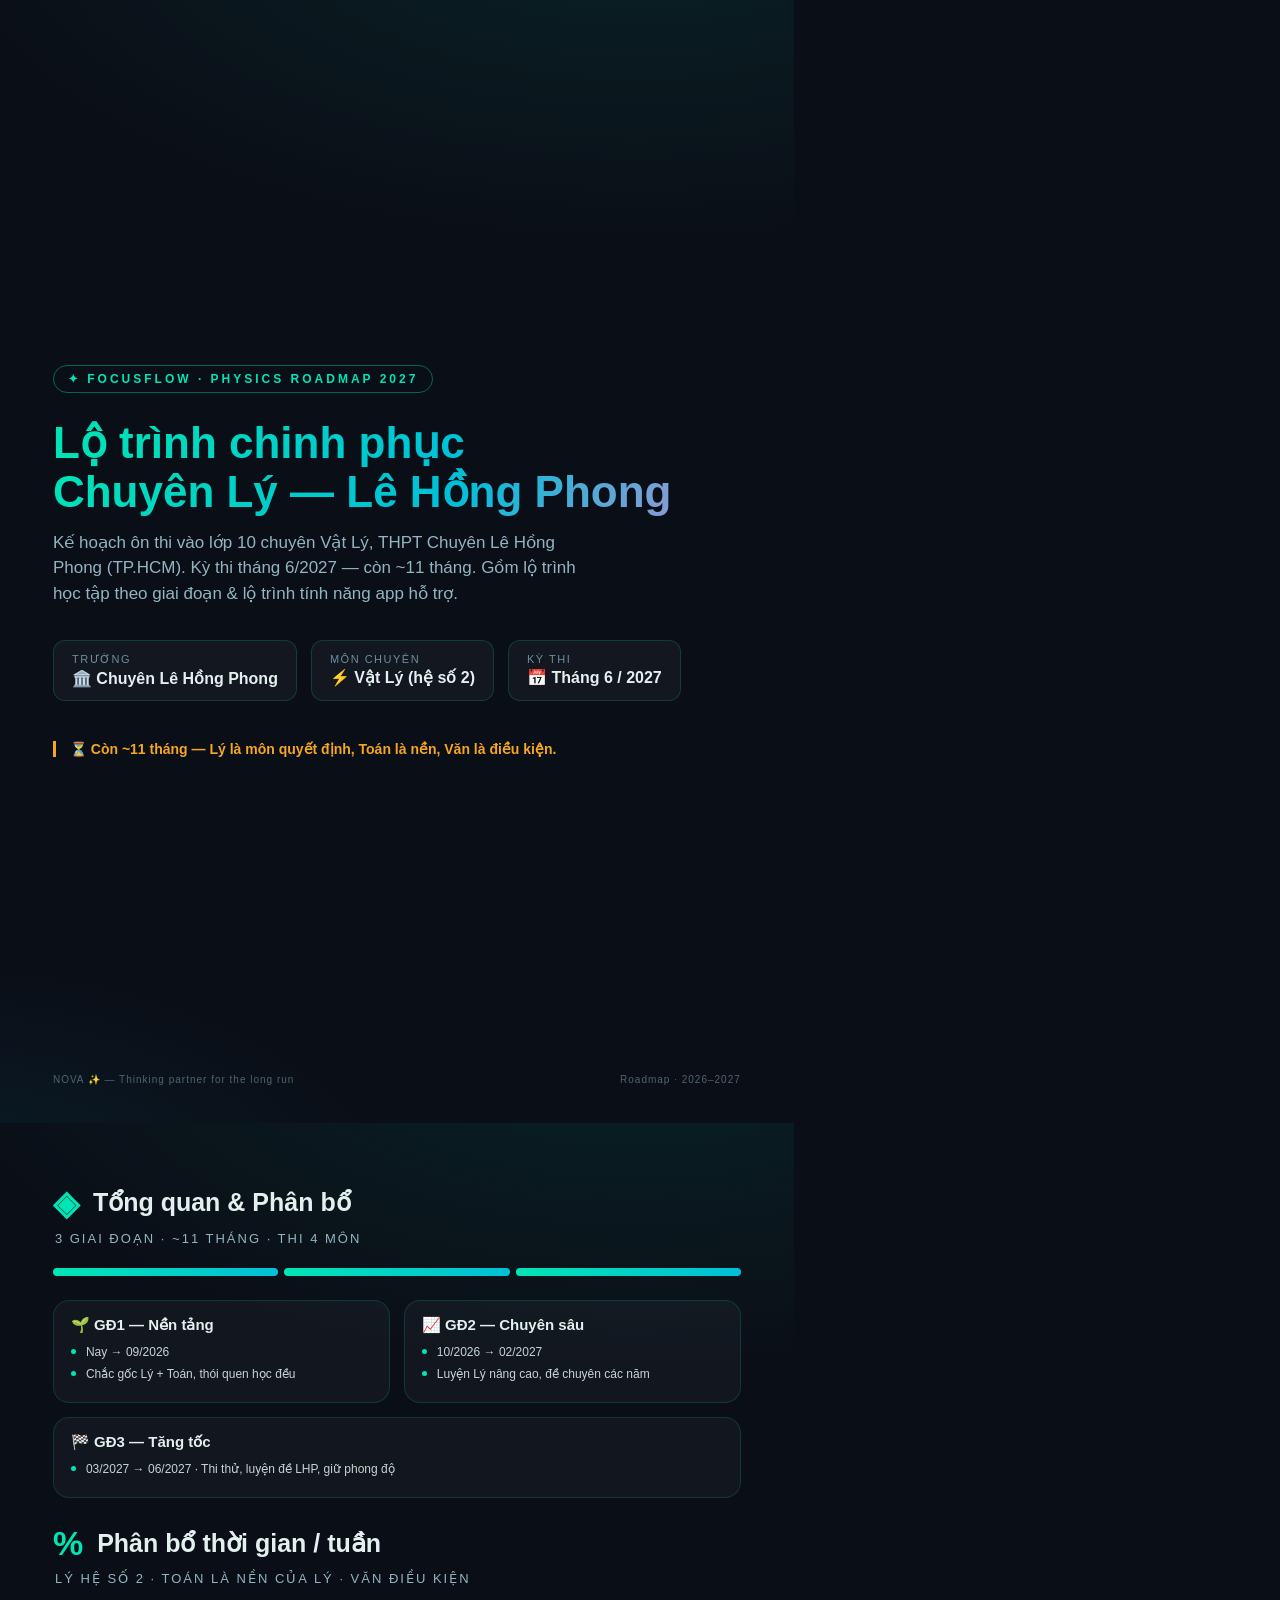
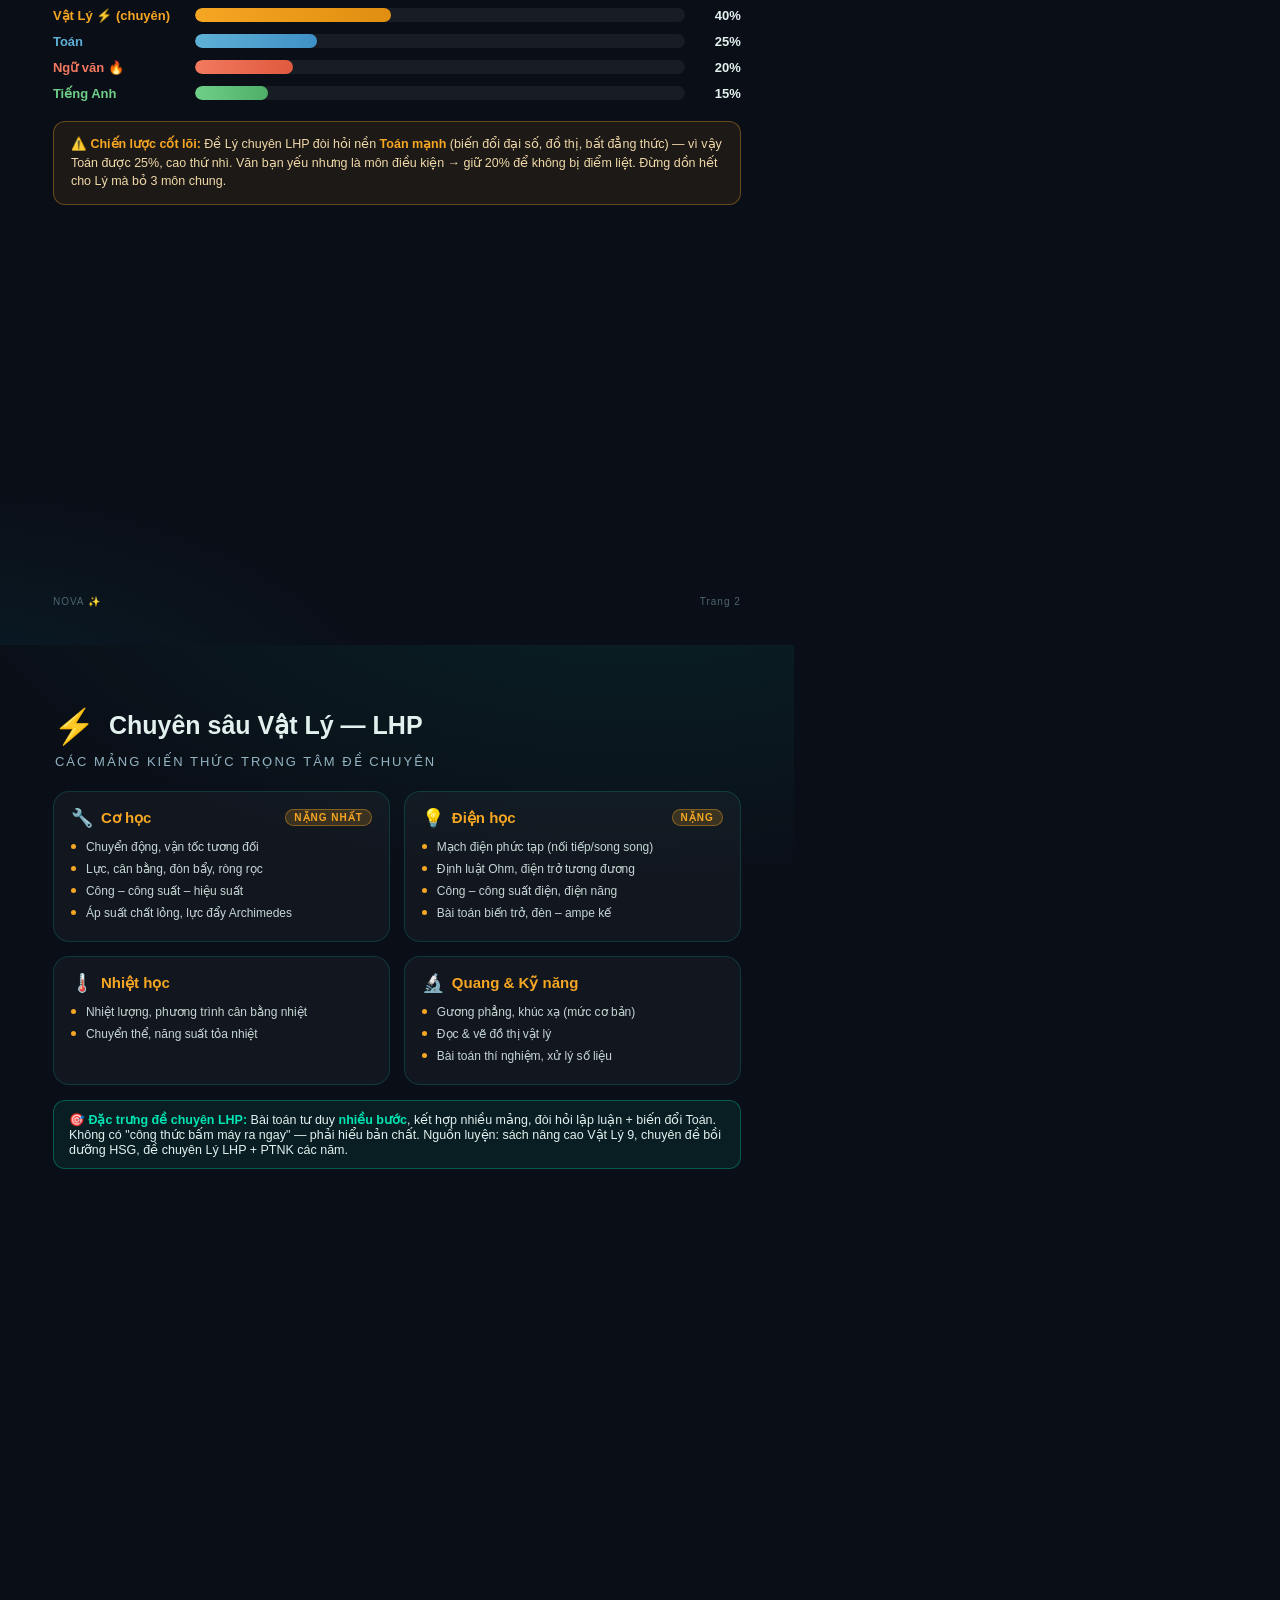
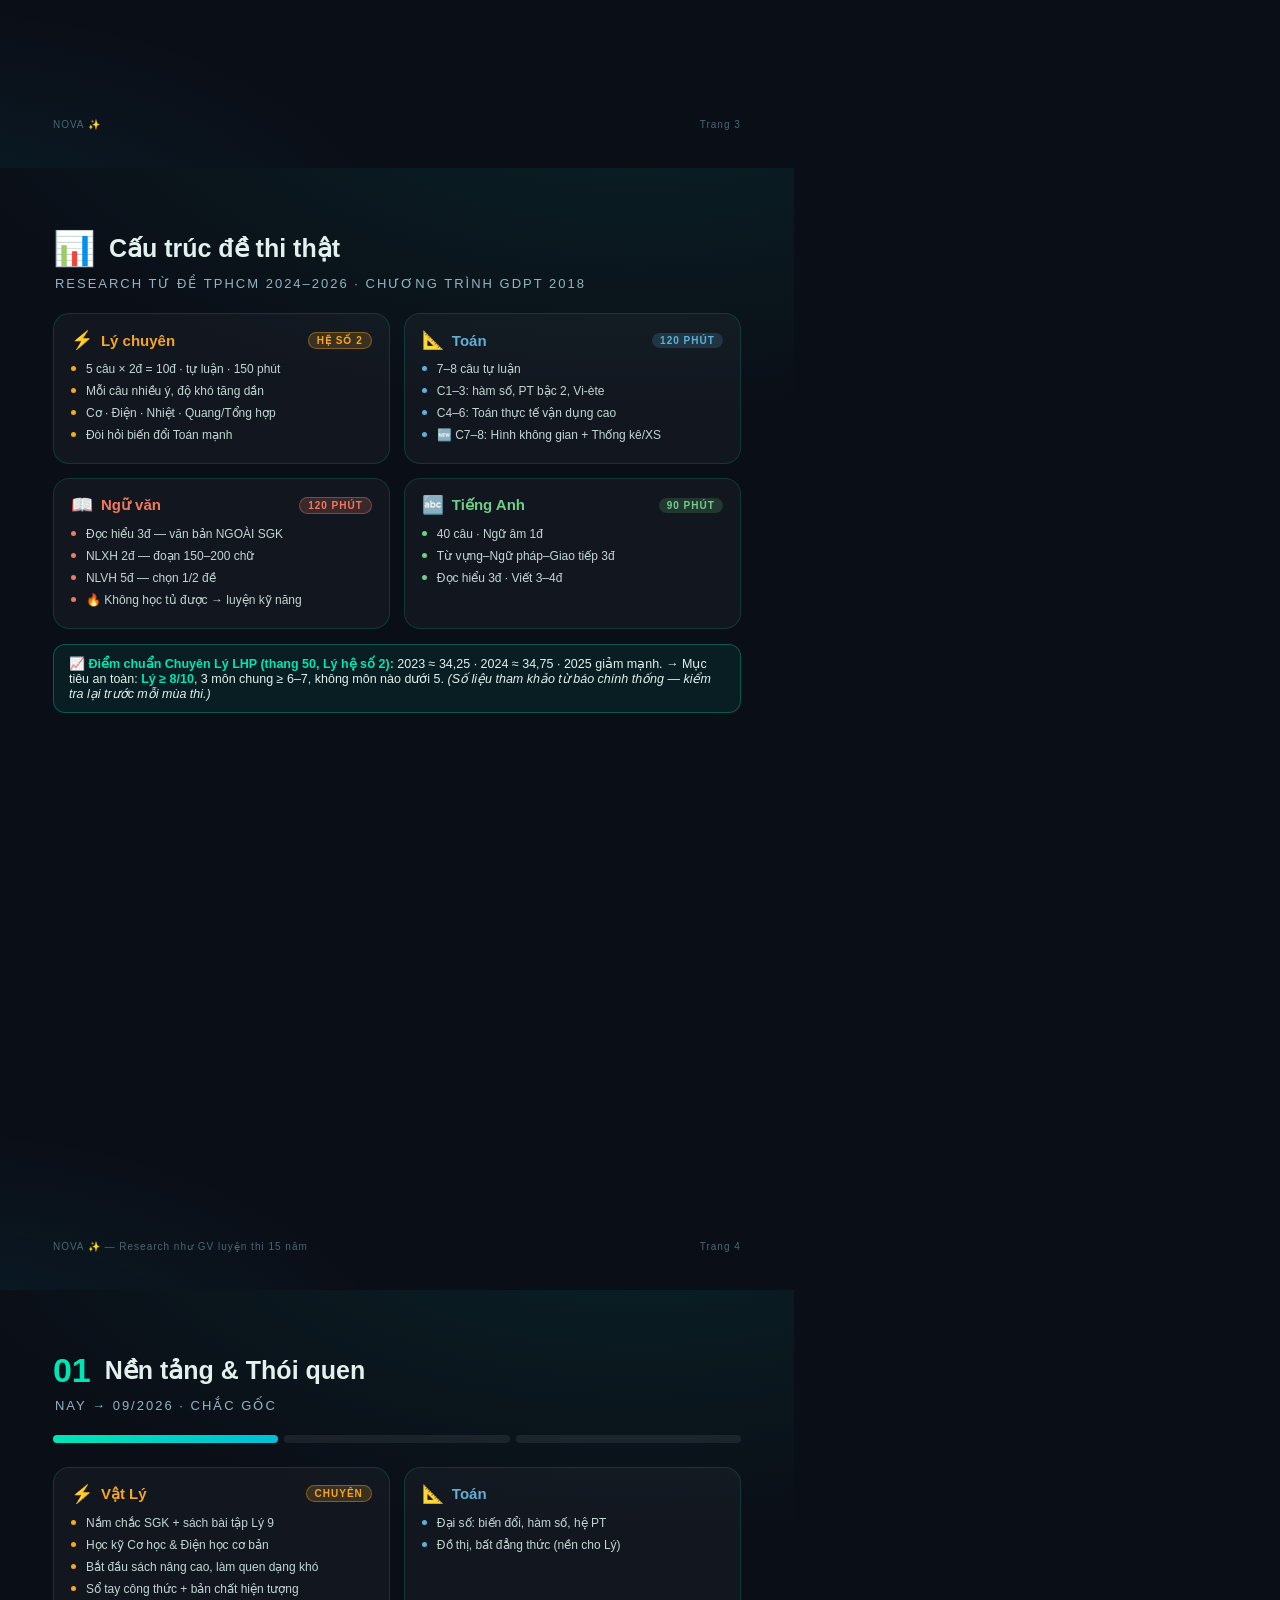
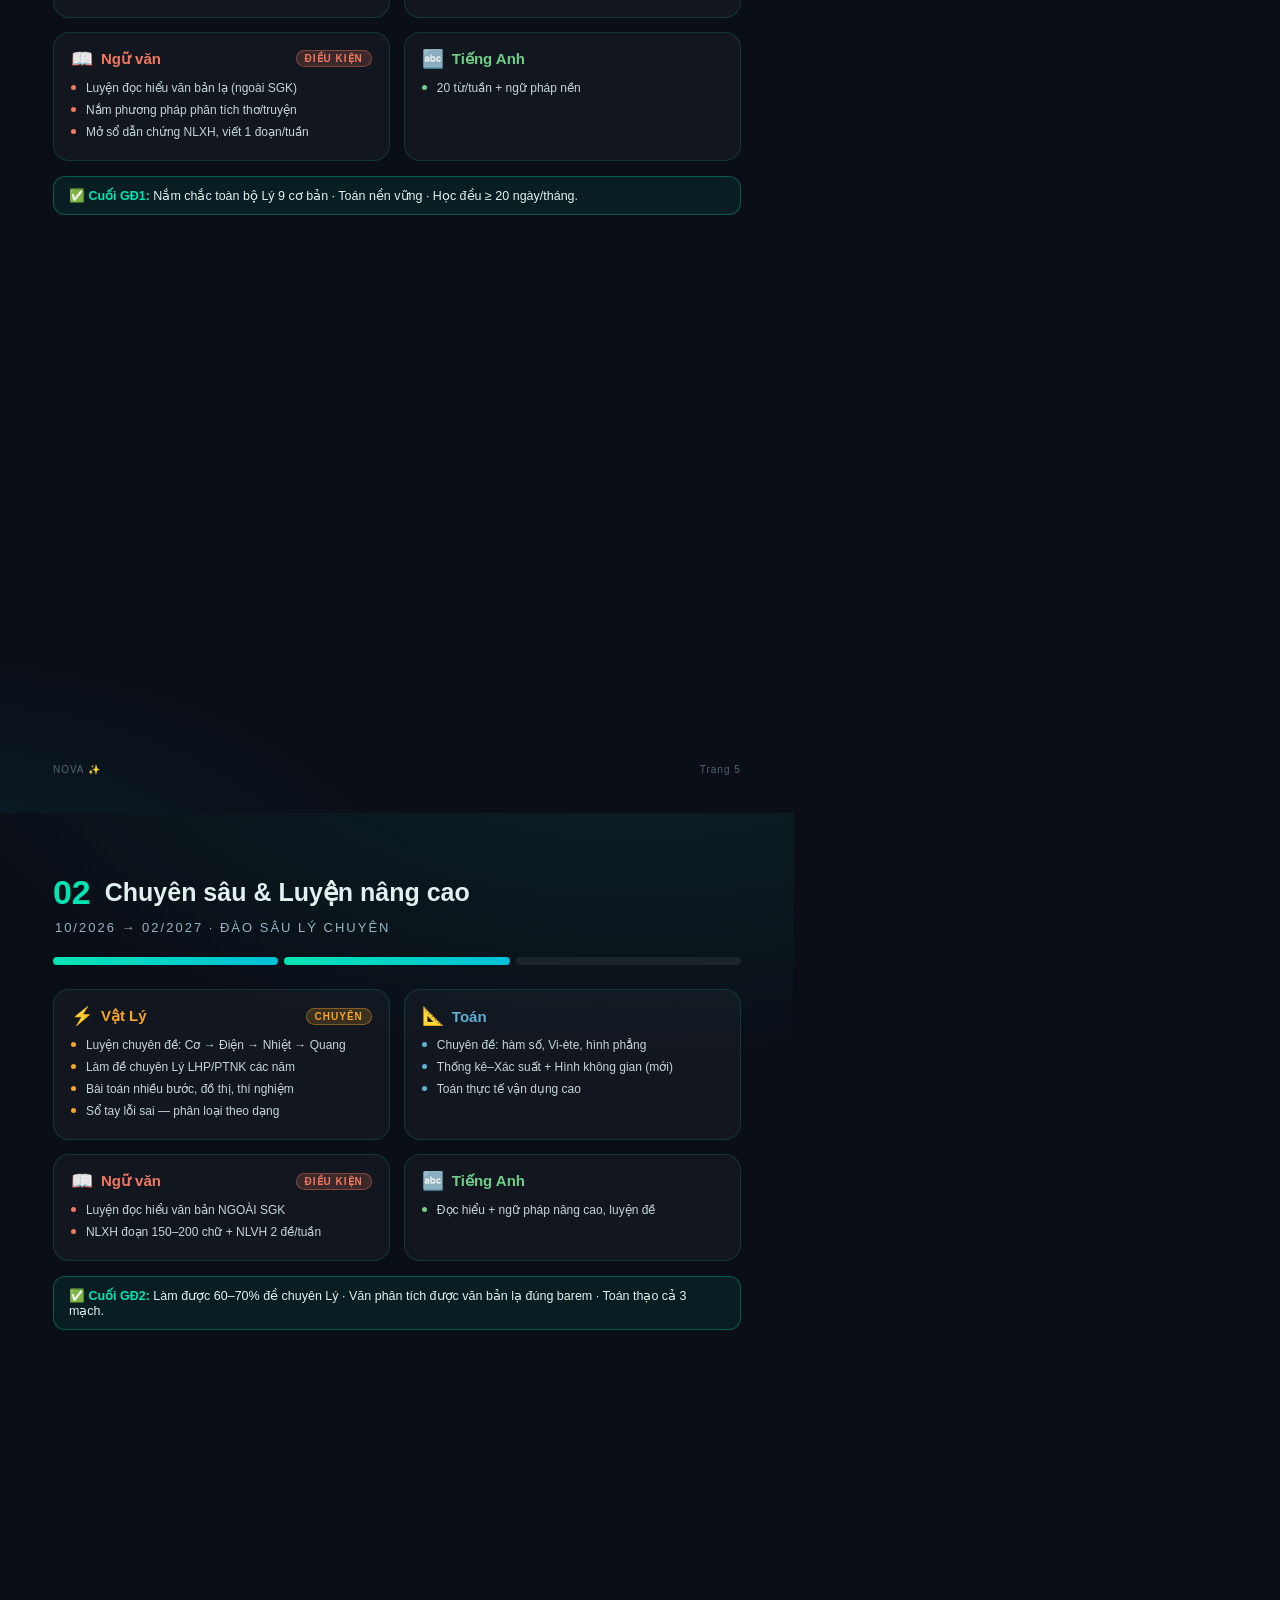
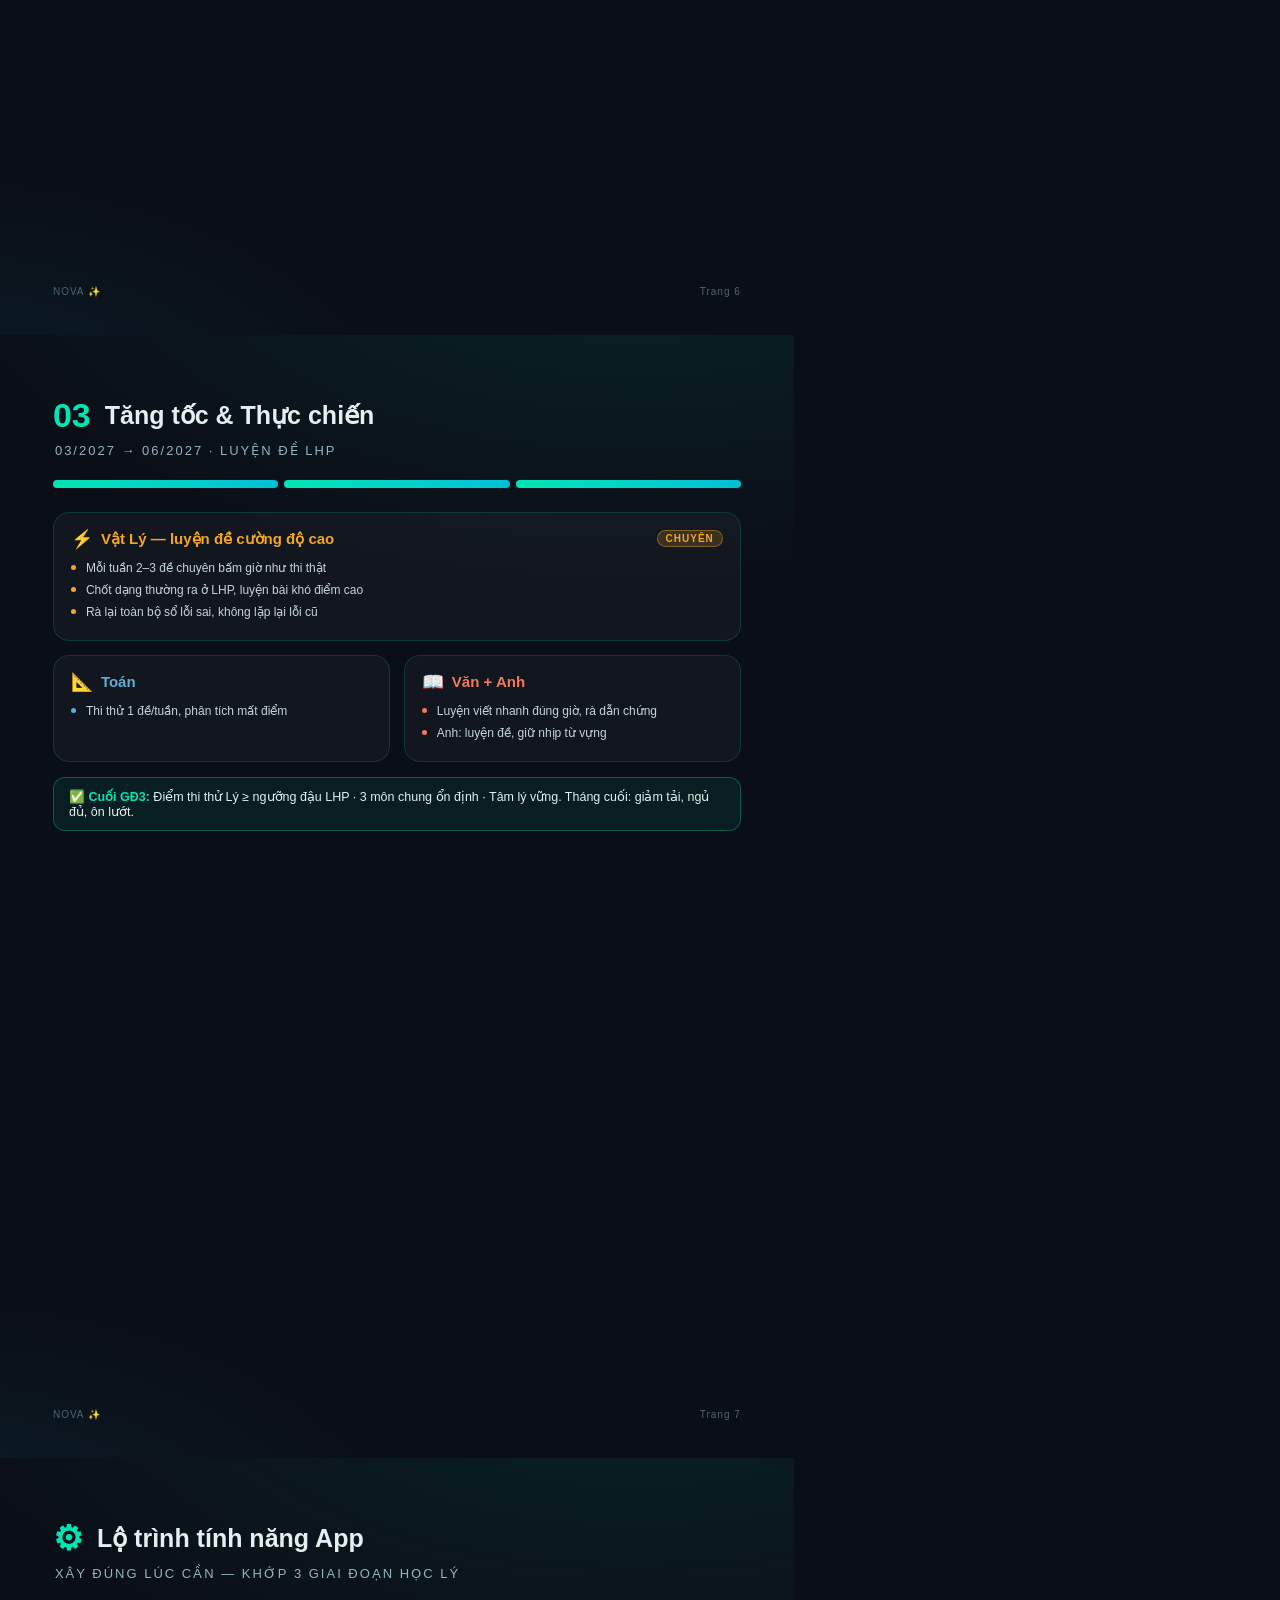
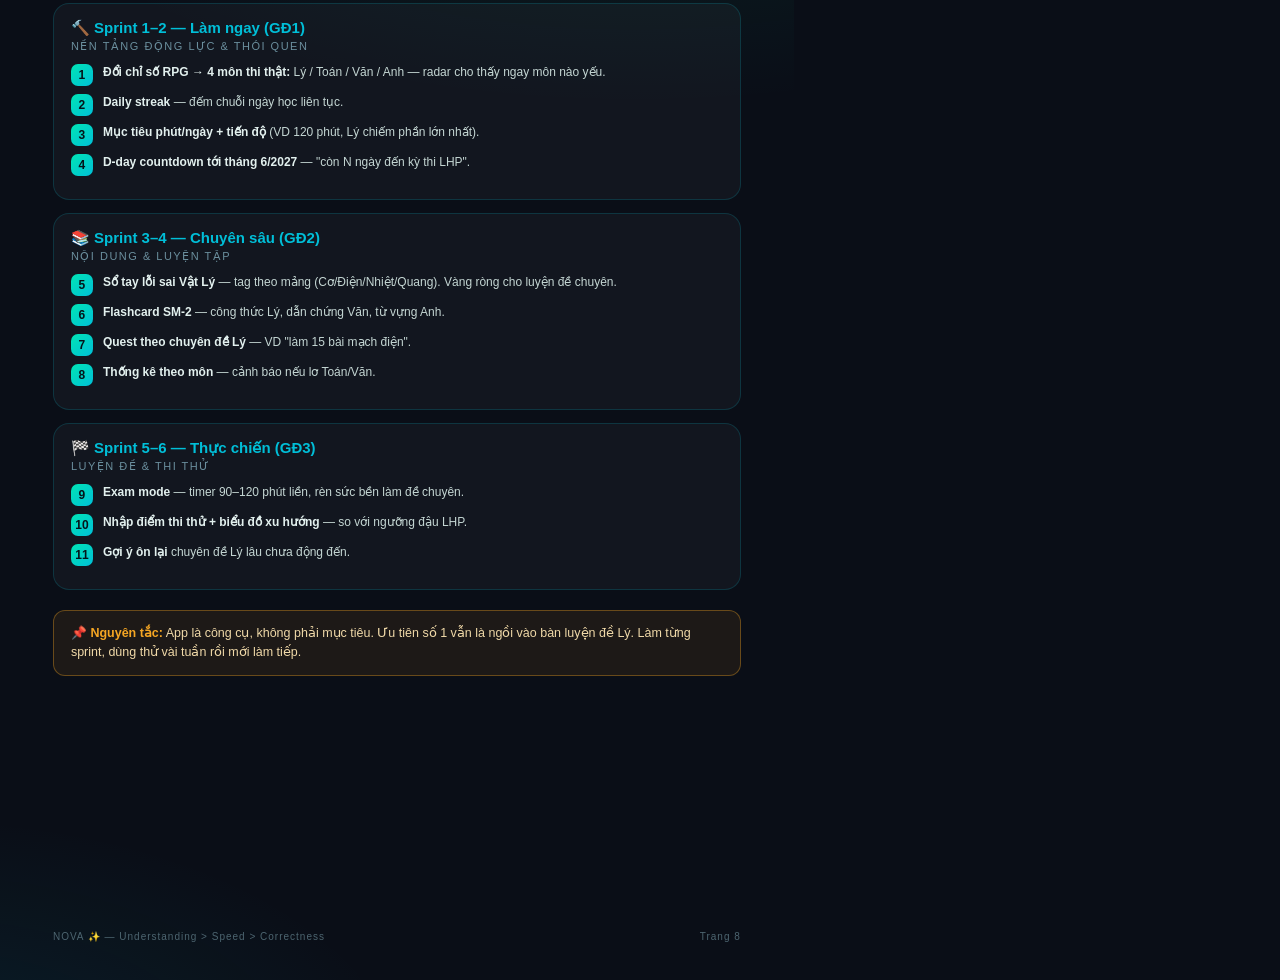
==== commit 7ffd2c2d: "docs: cập nhật roadmap bằng data đề thi thật (research TPHCM 2024-2026) - Thêm trang 'Cấu trúc đề th" ====
--- a/docs/roadmap.html
+++ b/docs/roadmap.html
@@ -156,6 +156,22 @@
   <div class="footer"><span>NOVA ✨</span><span>Trang 3</span></div>
 </section>
 
+<!-- EXAM STRUCTURE (research thật) -->
+<section class="page">
+  <div class="ph-head"><span class="ph-num">📊</span><span class="ph-title">Cấu trúc đề thi thật</span></div>
+  <div class="ph-when">Research từ đề TPHCM 2024–2026 · chương trình GDPT 2018</div>
+
+  <div class="grid">
+    <div class="card c-ly"><h3><span class="em">⚡</span>Lý chuyên<span class="tag main">Hệ số 2</span></h3><ul><li>5 câu × 2đ = 10đ · tự luận · 150 phút</li><li>Mỗi câu nhiều ý, độ khó tăng dần</li><li>Cơ · Điện · Nhiệt · Quang/Tổng hợp</li><li>Đòi hỏi biến đổi Toán mạnh</li></ul></div>
+    <div class="card c-toan"><h3><span class="em">📐</span>Toán<span class="tag" style="background:rgba(95,176,214,0.18);color:#5fb0d6;">120 phút</span></h3><ul><li>7–8 câu tự luận</li><li>C1–3: hàm số, PT bậc 2, Vi-ète</li><li>C4–6: Toán thực tế vận dụng cao</li><li>🆕 C7–8: Hình không gian + Thống kê/XS</li></ul></div>
+    <div class="card c-van"><h3><span class="em">📖</span>Ngữ văn<span class="tag cond">120 phút</span></h3><ul><li>Đọc hiểu 3đ — văn bản NGOÀI SGK</li><li>NLXH 2đ — đoạn 150–200 chữ</li><li>NLVH 5đ — chọn 1/2 đề</li><li>🔥 Không học tủ được → luyện kỹ năng</li></ul></div>
+    <div class="card c-anh"><h3><span class="em">🔤</span>Tiếng Anh<span class="tag" style="background:rgba(111,206,136,0.18);color:#6fce88;">90 phút</span></h3><ul><li>40 câu · Ngữ âm 1đ</li><li>Từ vựng–Ngữ pháp–Giao tiếp 3đ</li><li>Đọc hiểu 3đ · Viết 3–4đ</li></ul></div>
+  </div>
+
+  <div class="goal">📈 <b>Điểm chuẩn Chuyên Lý LHP (thang 50, Lý hệ số 2):</b> 2023 ≈ 34,25 · 2024 ≈ 34,75 · 2025 giảm mạnh. → Mục tiêu an toàn: <b>Lý ≥ 8/10</b>, 3 môn chung ≥ 6–7, không môn nào dưới 5. <i>(Số liệu tham khảo từ báo chính thống — kiểm tra lại trước mỗi mùa thi.)</i></div>
+  <div class="footer"><span>NOVA ✨ — Research như GV luyện thi 15 năm</span><span>Trang 4</span></div>
+</section>
+
 <!-- GD1 -->
 <section class="page">
   <div class="ph-head"><span class="ph-num">01</span><span class="ph-title">Nền tảng & Thói quen</span></div>
@@ -164,11 +180,11 @@
   <div class="grid">
     <div class="card c-ly"><h3><span class="em">⚡</span>Vật Lý<span class="tag main">Chuyên</span></h3><ul><li>Nắm chắc SGK + sách bài tập Lý 9</li><li>Học kỹ Cơ học & Điện học cơ bản</li><li>Bắt đầu sách nâng cao, làm quen dạng khó</li><li>Sổ tay công thức + bản chất hiện tượng</li></ul></div>
     <div class="card c-toan"><h3><span class="em">📐</span>Toán</h3><ul><li>Đại số: biến đổi, hàm số, hệ PT</li><li>Đồ thị, bất đẳng thức (nền cho Lý)</li></ul></div>
-    <div class="card c-van"><h3><span class="em">📖</span>Ngữ văn<span class="tag cond">Điều kiện</span></h3><ul><li>Đọc lại tác phẩm lớp 9, làm sơ đồ</li><li>Mở sổ dẫn chứng NLXH, viết 1 đoạn/tuần</li></ul></div>
+    <div class="card c-van"><h3><span class="em">📖</span>Ngữ văn<span class="tag cond">Điều kiện</span></h3><ul><li>Luyện đọc hiểu văn bản lạ (ngoài SGK)</li><li>Nắm phương pháp phân tích thơ/truyện</li><li>Mở sổ dẫn chứng NLXH, viết 1 đoạn/tuần</li></ul></div>
     <div class="card c-anh"><h3><span class="em">🔤</span>Tiếng Anh</h3><ul><li>20 từ/tuần + ngữ pháp nền</li></ul></div>
   </div>
   <div class="goal">✅ <b>Cuối GĐ1:</b> Nắm chắc toàn bộ Lý 9 cơ bản · Toán nền vững · Học đều ≥ 20 ngày/tháng.</div>
-  <div class="footer"><span>NOVA ✨</span><span>Trang 4</span></div>
+  <div class="footer"><span>NOVA ✨</span><span>Trang 5</span></div>
 </section>
 
 <!-- GD2 -->
@@ -178,12 +194,12 @@
   <div class="tl"><span class="seg on"></span><span class="seg on"></span><span class="seg"></span></div>
   <div class="grid">
     <div class="card c-ly"><h3><span class="em">⚡</span>Vật Lý<span class="tag main">Chuyên</span></h3><ul><li>Luyện chuyên đề: Cơ → Điện → Nhiệt → Quang</li><li>Làm đề chuyên Lý LHP/PTNK các năm</li><li>Bài toán nhiều bước, đồ thị, thí nghiệm</li><li>Sổ tay lỗi sai — phân loại theo dạng</li></ul></div>
-    <div class="card c-toan"><h3><span class="em">📐</span>Toán</h3><ul><li>Chuyên đề: hàm số, hệ PT, hình phẳng</li><li>Rèn biến đổi phục vụ giải Lý</li></ul></div>
-    <div class="card c-van"><h3><span class="em">📖</span>Ngữ văn<span class="tag cond">Điều kiện</span></h3><ul><li>Nghị luận văn học + xã hội (2 đề/tuần)</li><li>Học thuộc dẫn chứng → flashcard ôn lặp</li></ul></div>
+    <div class="card c-toan"><h3><span class="em">📐</span>Toán</h3><ul><li>Chuyên đề: hàm số, Vi-ète, hình phẳng</li><li>Thống kê–Xác suất + Hình không gian (mới)</li><li>Toán thực tế vận dụng cao</li></ul></div>
+    <div class="card c-van"><h3><span class="em">📖</span>Ngữ văn<span class="tag cond">Điều kiện</span></h3><ul><li>Luyện đọc hiểu văn bản NGOÀI SGK</li><li>NLXH đoạn 150–200 chữ + NLVH 2 đề/tuần</li></ul></div>
     <div class="card c-anh"><h3><span class="em">🔤</span>Tiếng Anh</h3><ul><li>Đọc hiểu + ngữ pháp nâng cao, luyện đề</li></ul></div>
   </div>
-  <div class="goal">✅ <b>Cuối GĐ2:</b> Làm được 60–70% đề chuyên Lý · Văn viết đúng barem · Toán thành thạo dạng thi.</div>
-  <div class="footer"><span>NOVA ✨</span><span>Trang 5</span></div>
+  <div class="goal">✅ <b>Cuối GĐ2:</b> Làm được 60–70% đề chuyên Lý · Văn phân tích được văn bản lạ đúng barem · Toán thạo cả 3 mạch.</div>
+  <div class="footer"><span>NOVA ✨</span><span>Trang 6</span></div>
 </section>
 
 <!-- GD3 -->
@@ -197,7 +213,7 @@
     <div class="card c-van"><h3><span class="em">📖</span>Văn + Anh</h3><ul><li>Luyện viết nhanh đúng giờ, rà dẫn chứng</li><li>Anh: luyện đề, giữ nhịp từ vựng</li></ul></div>
   </div>
   <div class="goal">✅ <b>Cuối GĐ3:</b> Điểm thi thử Lý ≥ ngưỡng đậu LHP · 3 môn chung ổn định · Tâm lý vững. Tháng cuối: giảm tải, ngủ đủ, ôn lướt.</div>
-  <div class="footer"><span>NOVA ✨</span><span>Trang 6</span></div>
+  <div class="footer"><span>NOVA ✨</span><span>Trang 7</span></div>
 </section>
 
 <!-- FEATURE ROADMAP -->
@@ -232,7 +248,7 @@
   </div>
 
   <div class="note"><b>📌 Nguyên tắc:</b> App là công cụ, không phải mục tiêu. Ưu tiên số 1 vẫn là ngồi vào bàn luyện đề Lý. Làm từng sprint, dùng thử vài tuần rồi mới làm tiếp.</div>
-  <div class="footer"><span>NOVA ✨ — Understanding &gt; Speed &gt; Correctness</span><span>Trang 7</span></div>
+  <div class="footer"><span>NOVA ✨ — Understanding &gt; Speed &gt; Correctness</span><span>Trang 8</span></div>
 </section>
 
 </body>
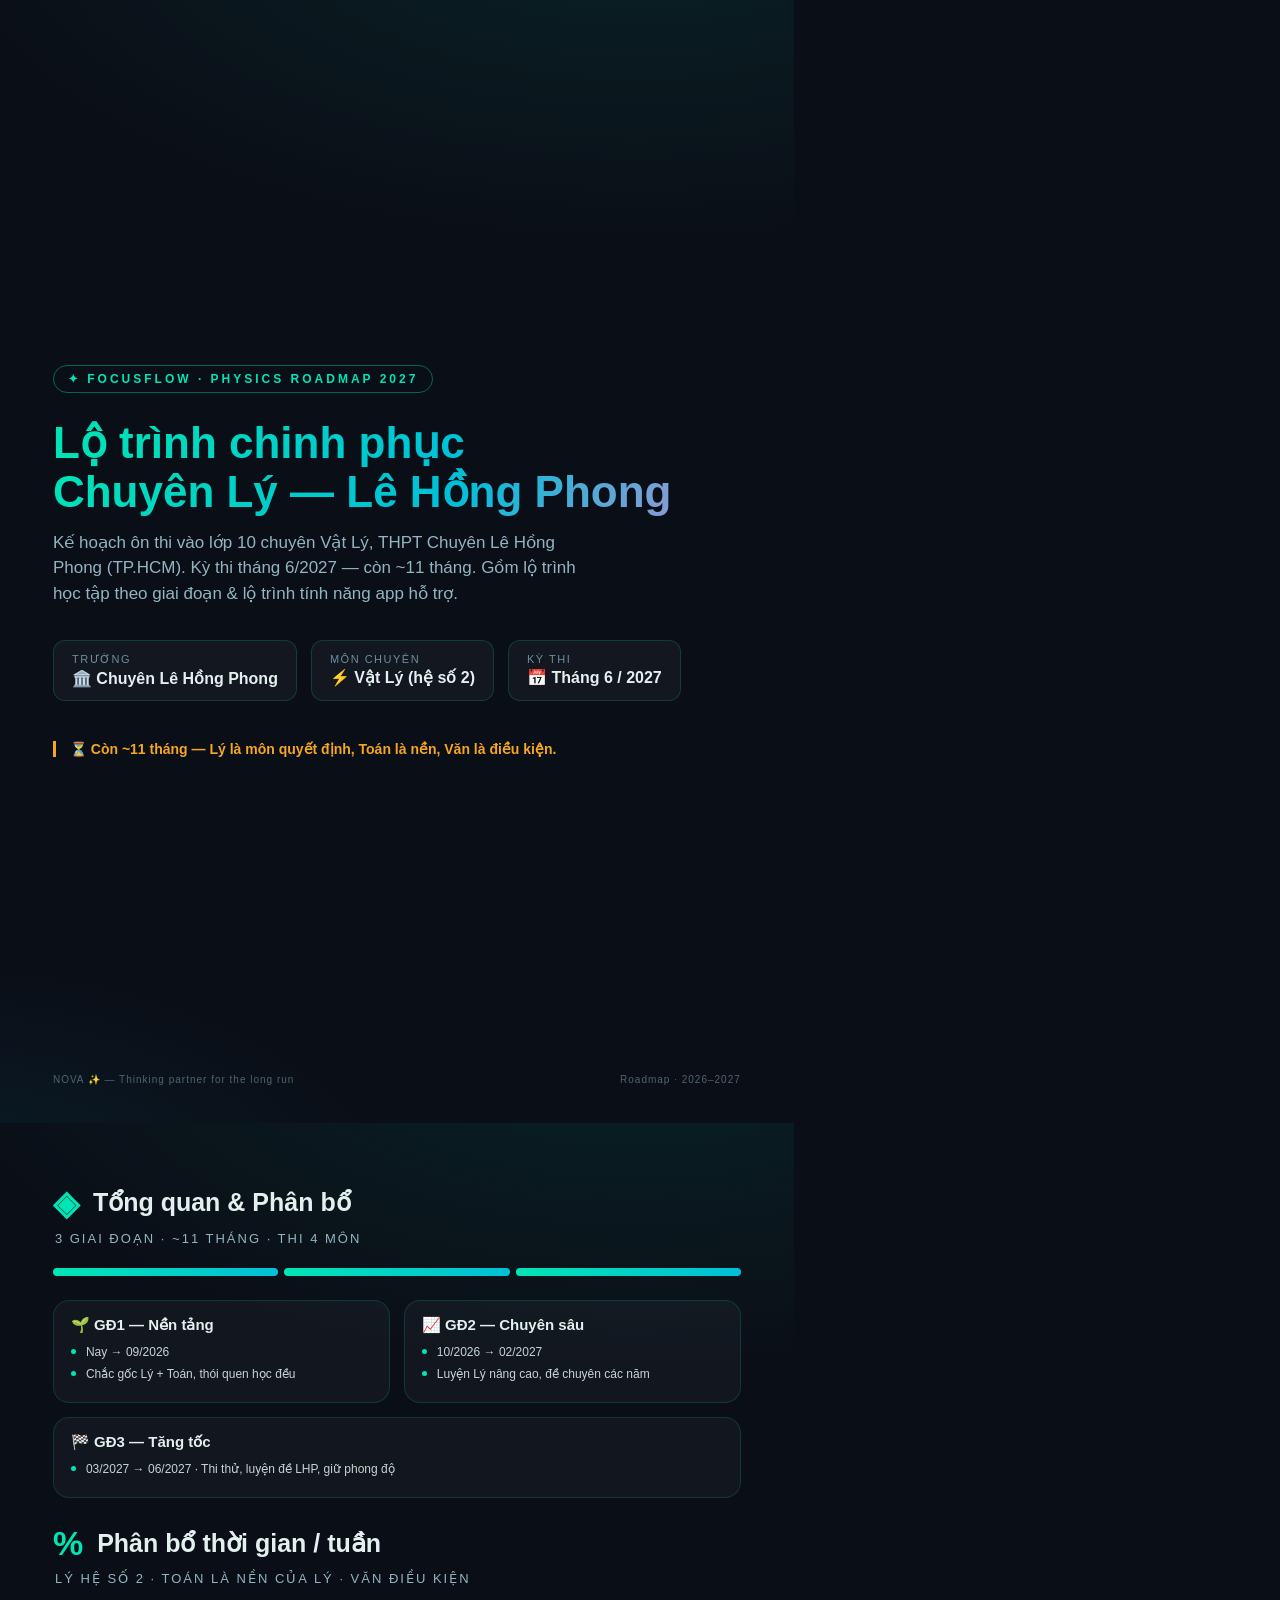
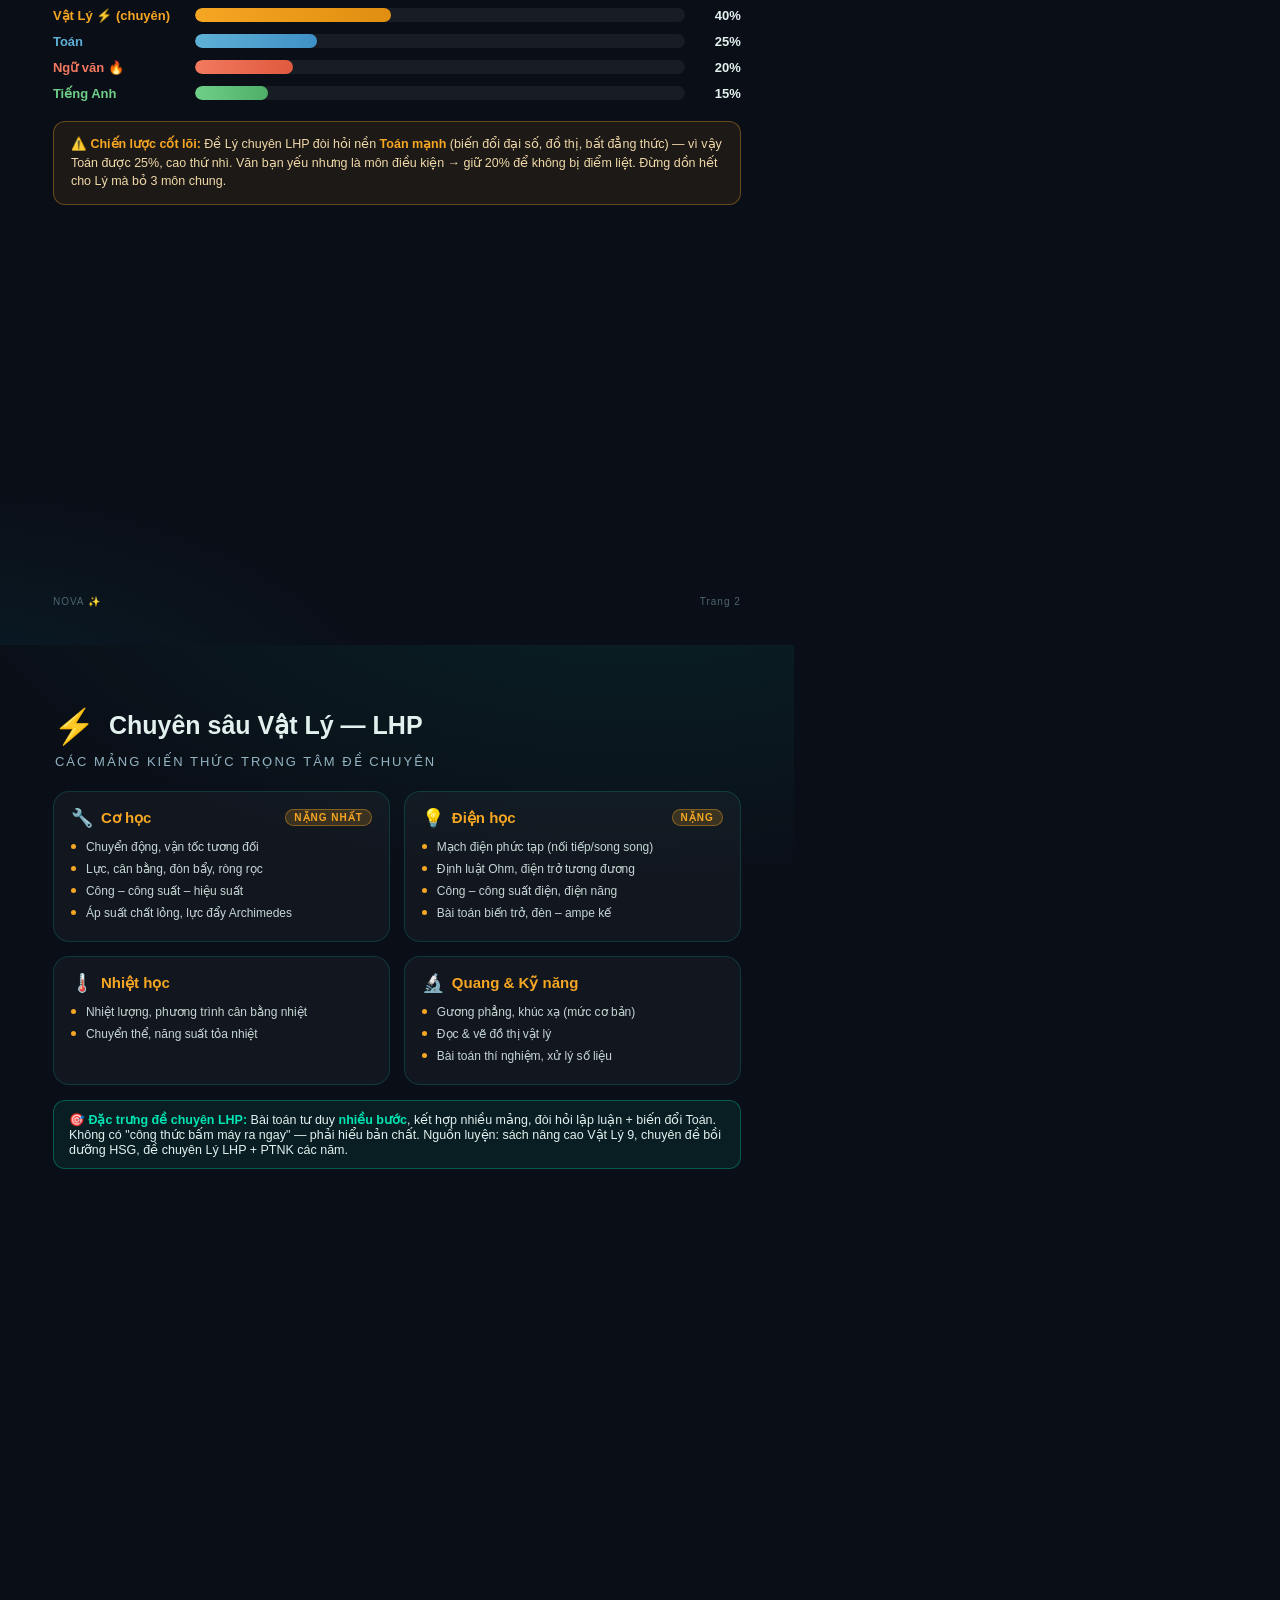
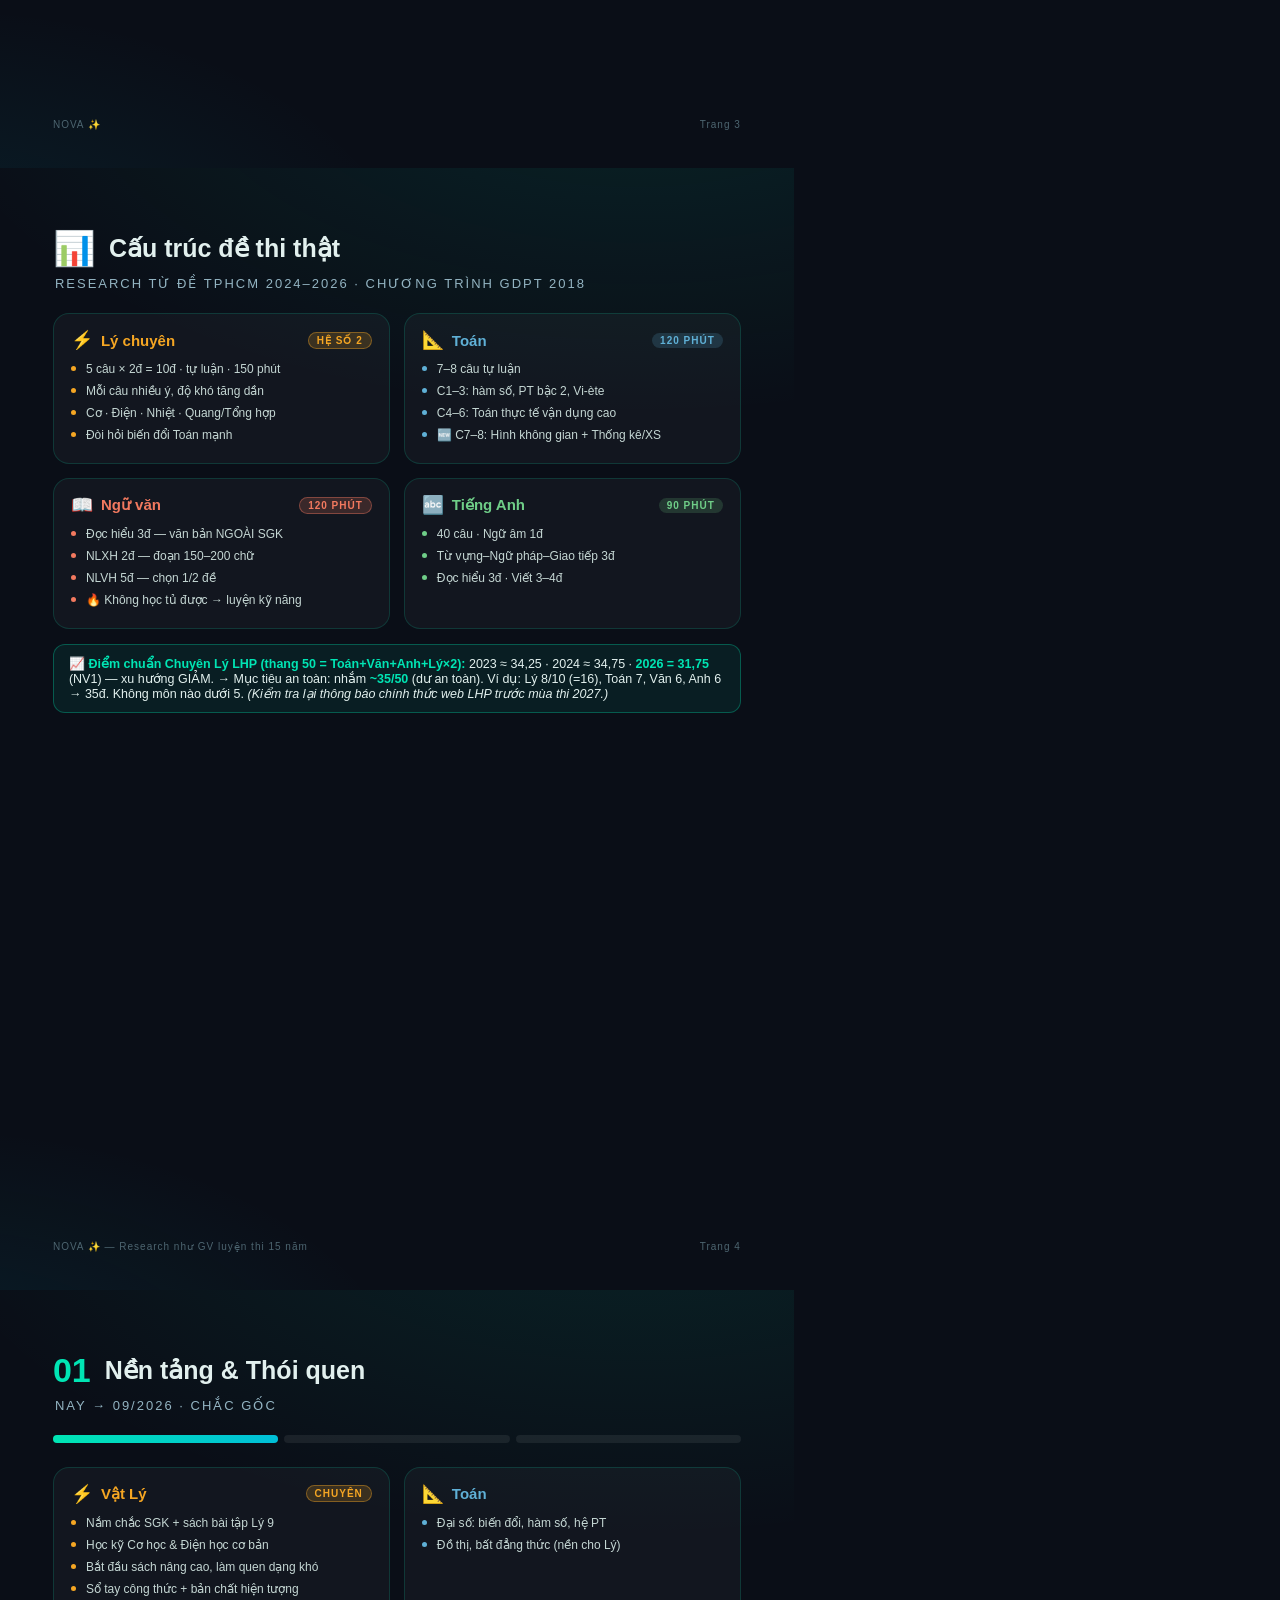
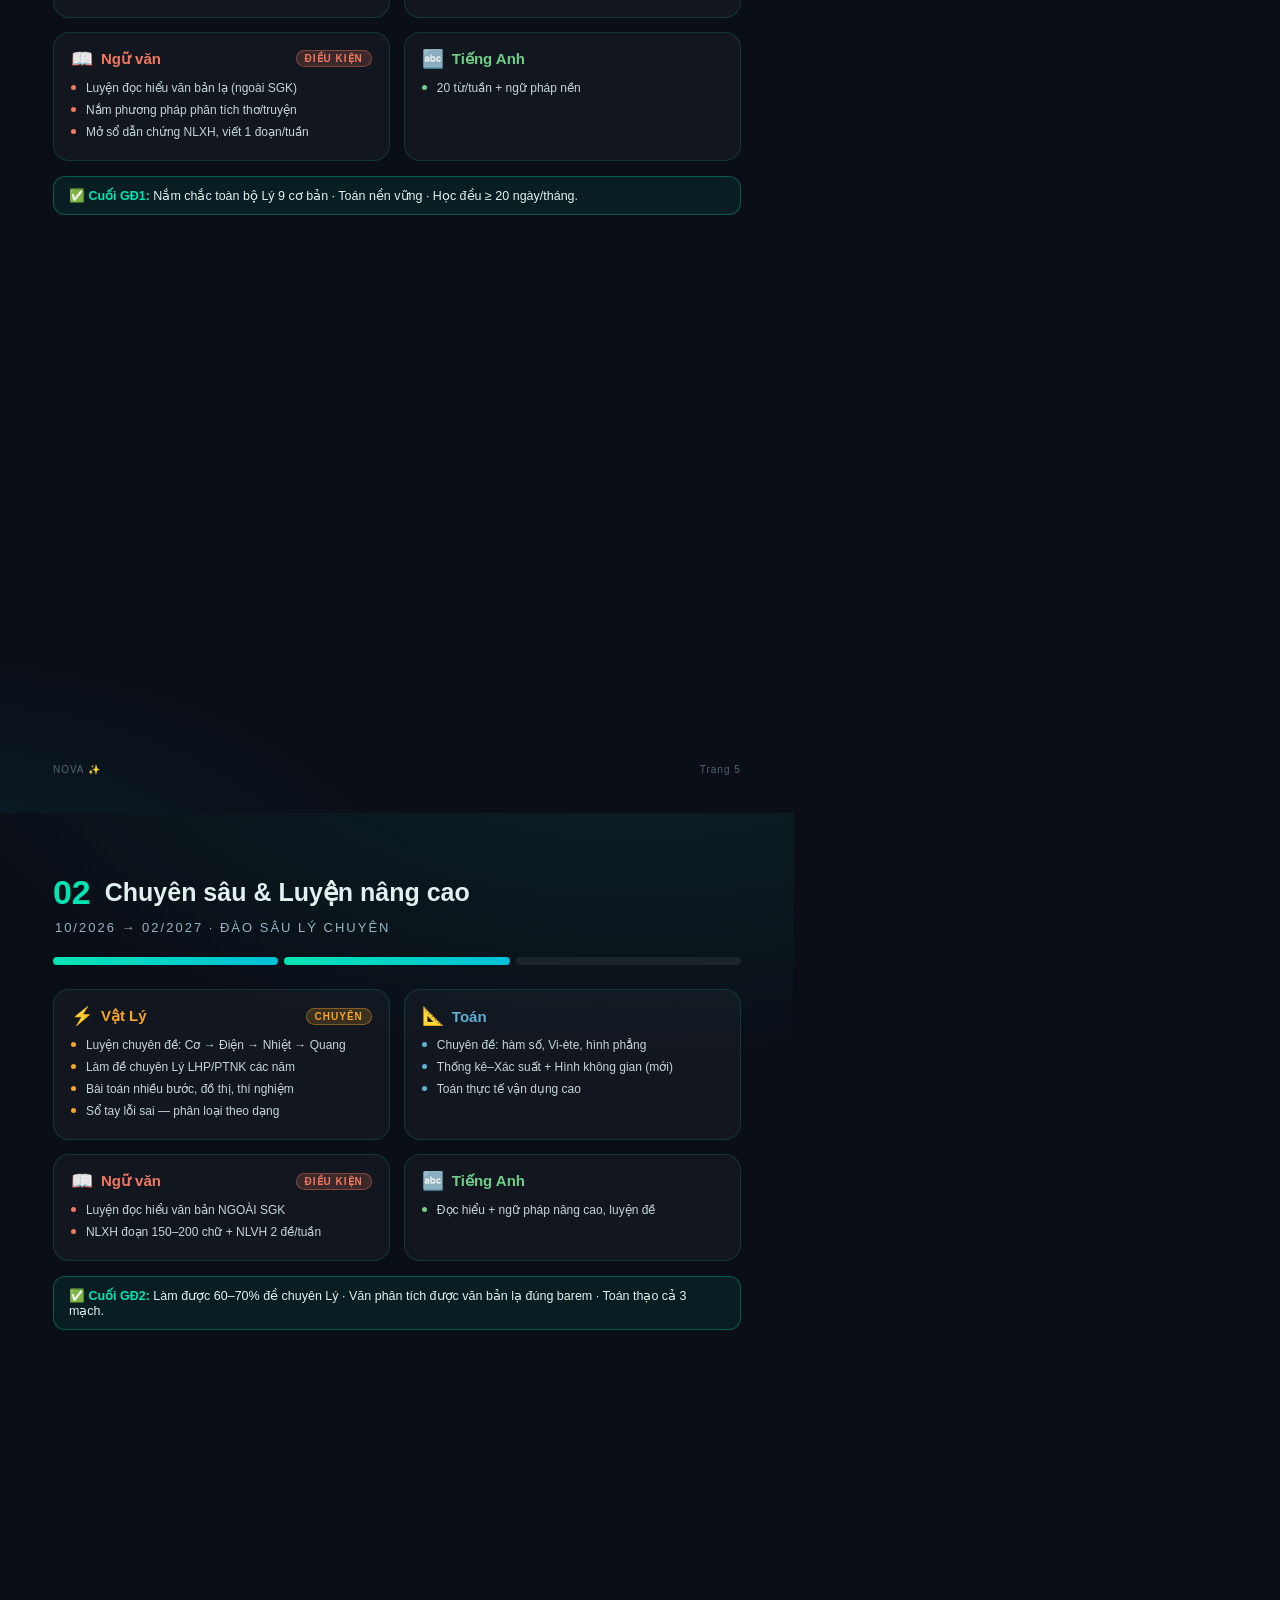
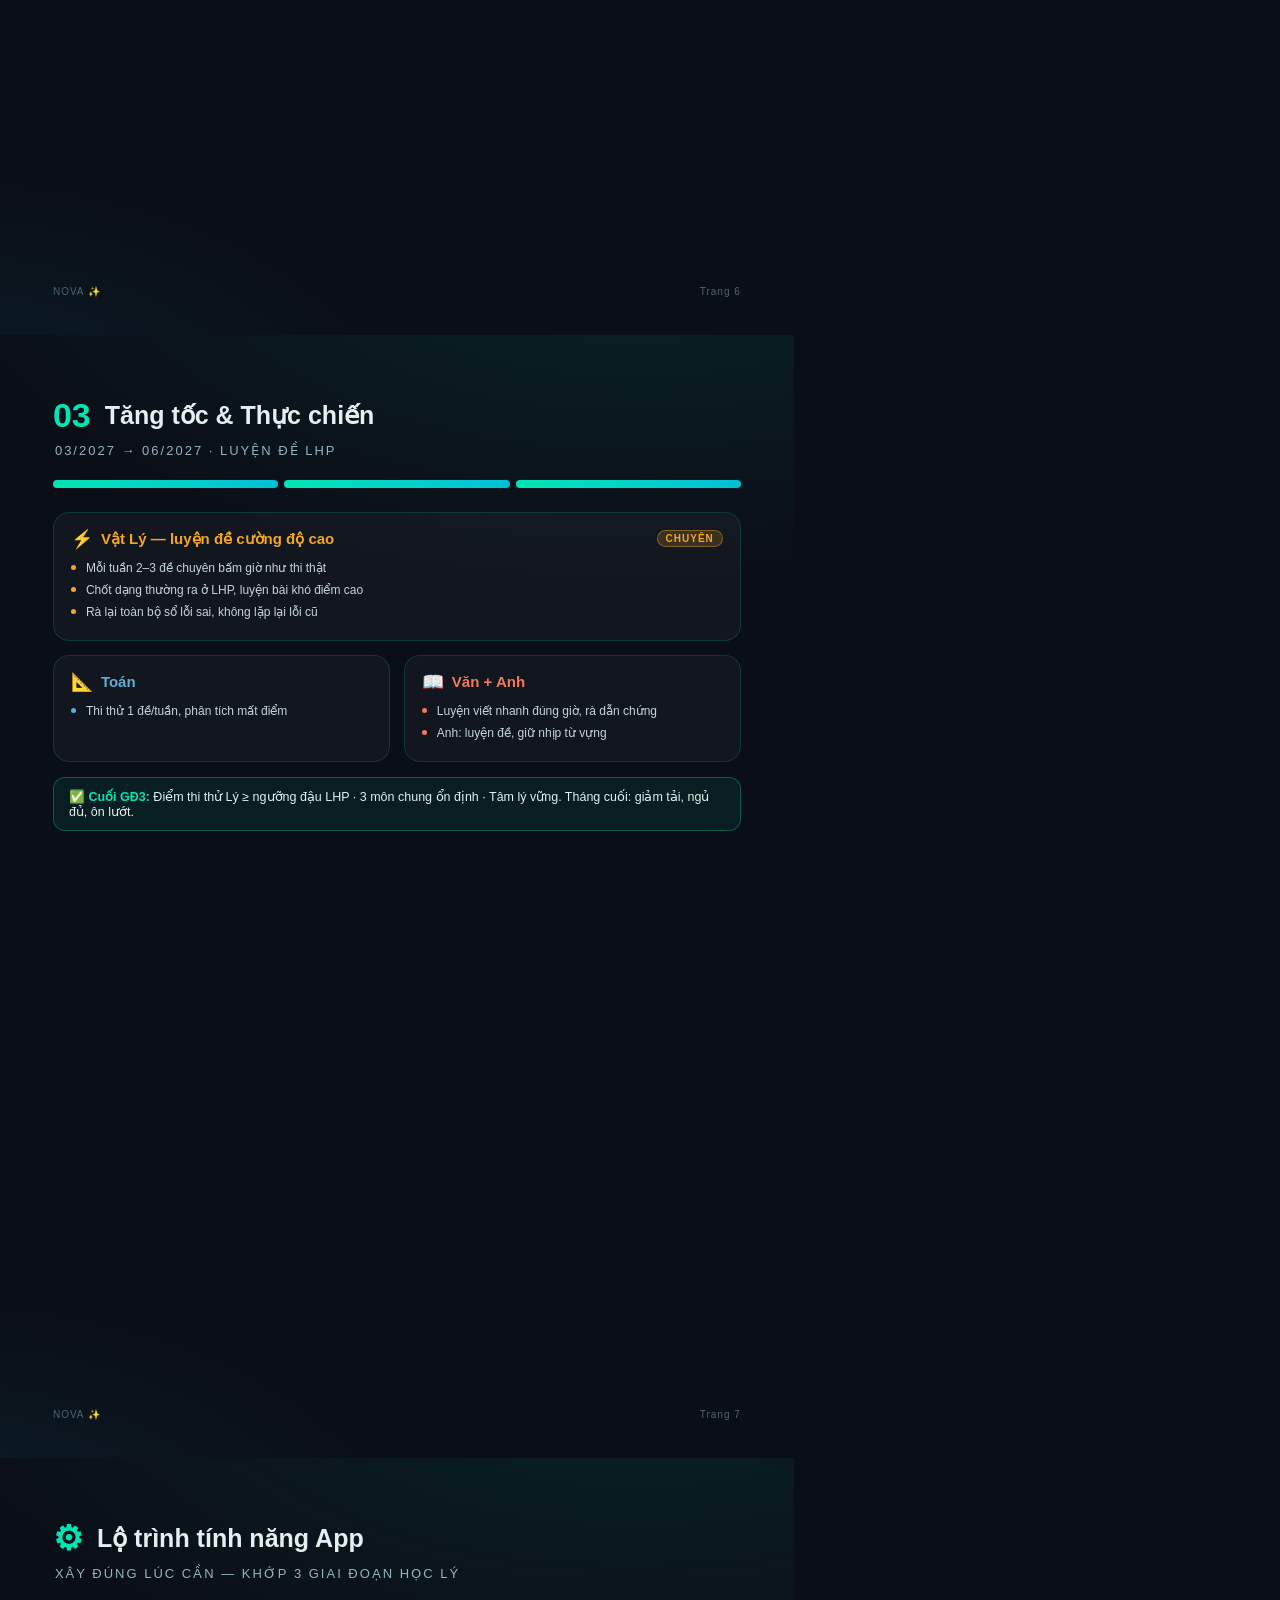
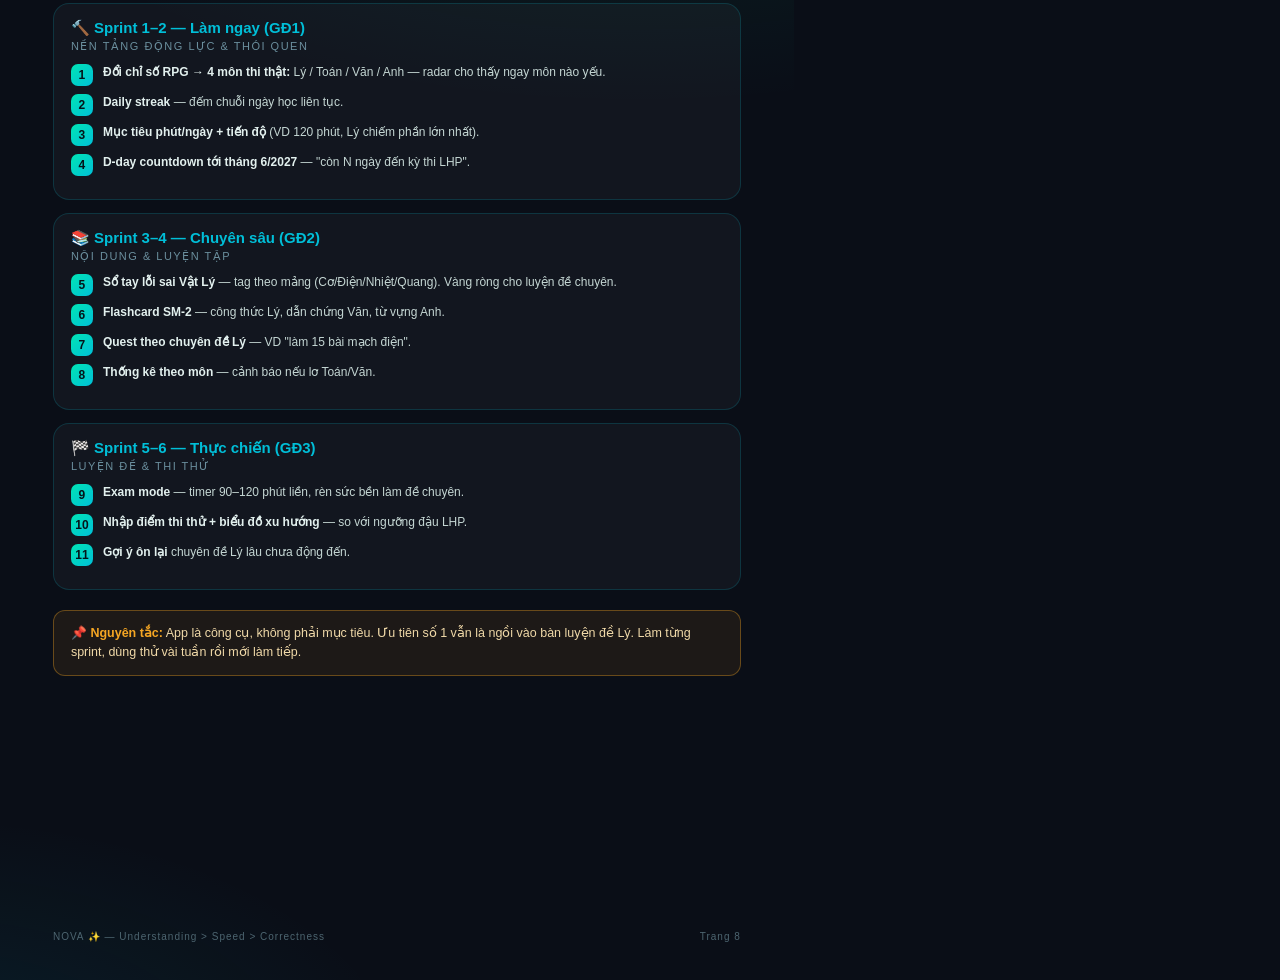
==== commit 319638c7: "docs: cập nhật điểm chuẩn Chuyên Lý LHP 2026 = 31.75 (NV1, Lý x2) - Bổ sung số liệu thật 2026: 31.75" ====
--- a/docs/roadmap.html
+++ b/docs/roadmap.html
@@ -168,7 +168,7 @@
     <div class="card c-anh"><h3><span class="em">🔤</span>Tiếng Anh<span class="tag" style="background:rgba(111,206,136,0.18);color:#6fce88;">90 phút</span></h3><ul><li>40 câu · Ngữ âm 1đ</li><li>Từ vựng–Ngữ pháp–Giao tiếp 3đ</li><li>Đọc hiểu 3đ · Viết 3–4đ</li></ul></div>
   </div>
 
-  <div class="goal">📈 <b>Điểm chuẩn Chuyên Lý LHP (thang 50, Lý hệ số 2):</b> 2023 ≈ 34,25 · 2024 ≈ 34,75 · 2025 giảm mạnh. → Mục tiêu an toàn: <b>Lý ≥ 8/10</b>, 3 môn chung ≥ 6–7, không môn nào dưới 5. <i>(Số liệu tham khảo từ báo chính thống — kiểm tra lại trước mỗi mùa thi.)</i></div>
+  <div class="goal">📈 <b>Điểm chuẩn Chuyên Lý LHP (thang 50 = Toán+Văn+Anh+Lý×2):</b> 2023 ≈ 34,25 · 2024 ≈ 34,75 · <b>2026 = 31,75</b> (NV1) — xu hướng GIẢM. → Mục tiêu an toàn: nhắm <b>~35/50</b> (dư an toàn). Ví dụ: Lý 8/10 (=16), Toán 7, Văn 6, Anh 6 → 35đ. Không môn nào dưới 5. <i>(Kiểm tra lại thông báo chính thức web LHP trước mùa thi 2027.)</i></div>
   <div class="footer"><span>NOVA ✨ — Research như GV luyện thi 15 năm</span><span>Trang 4</span></div>
 </section>
 
